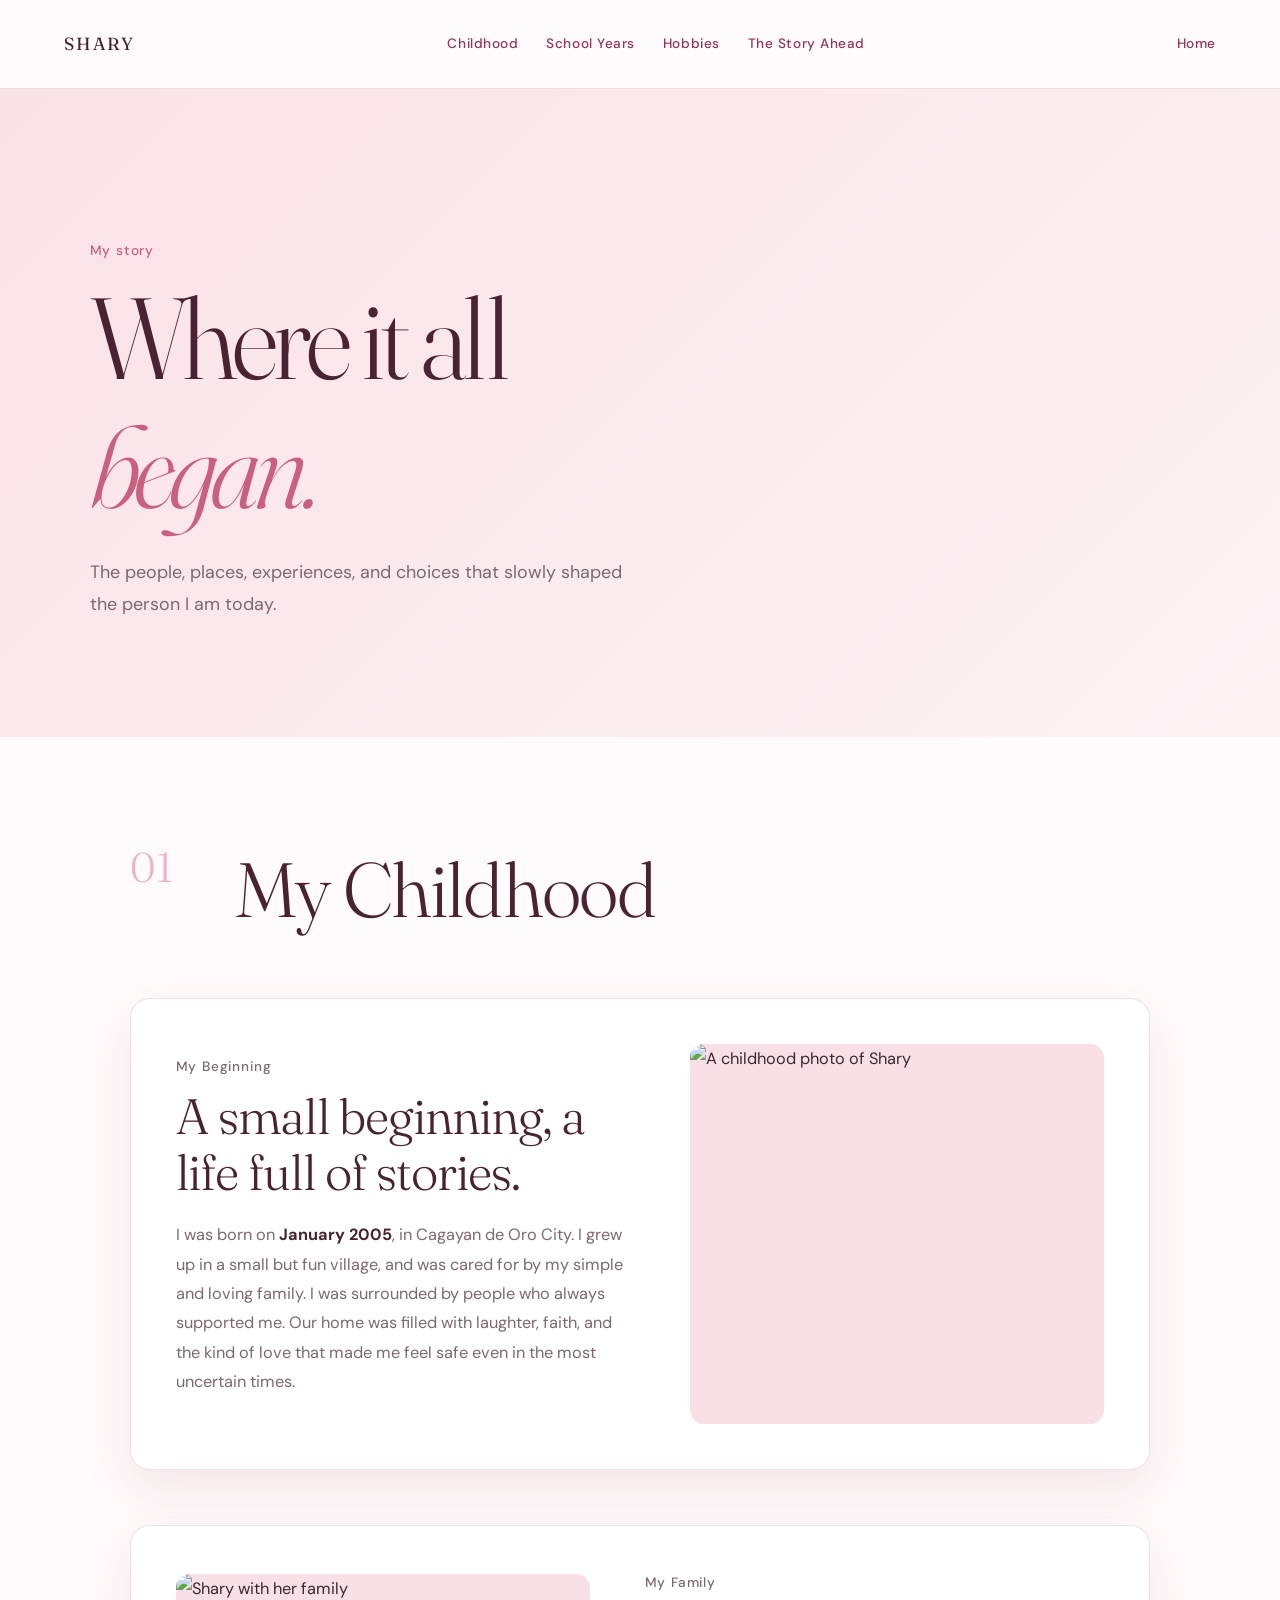
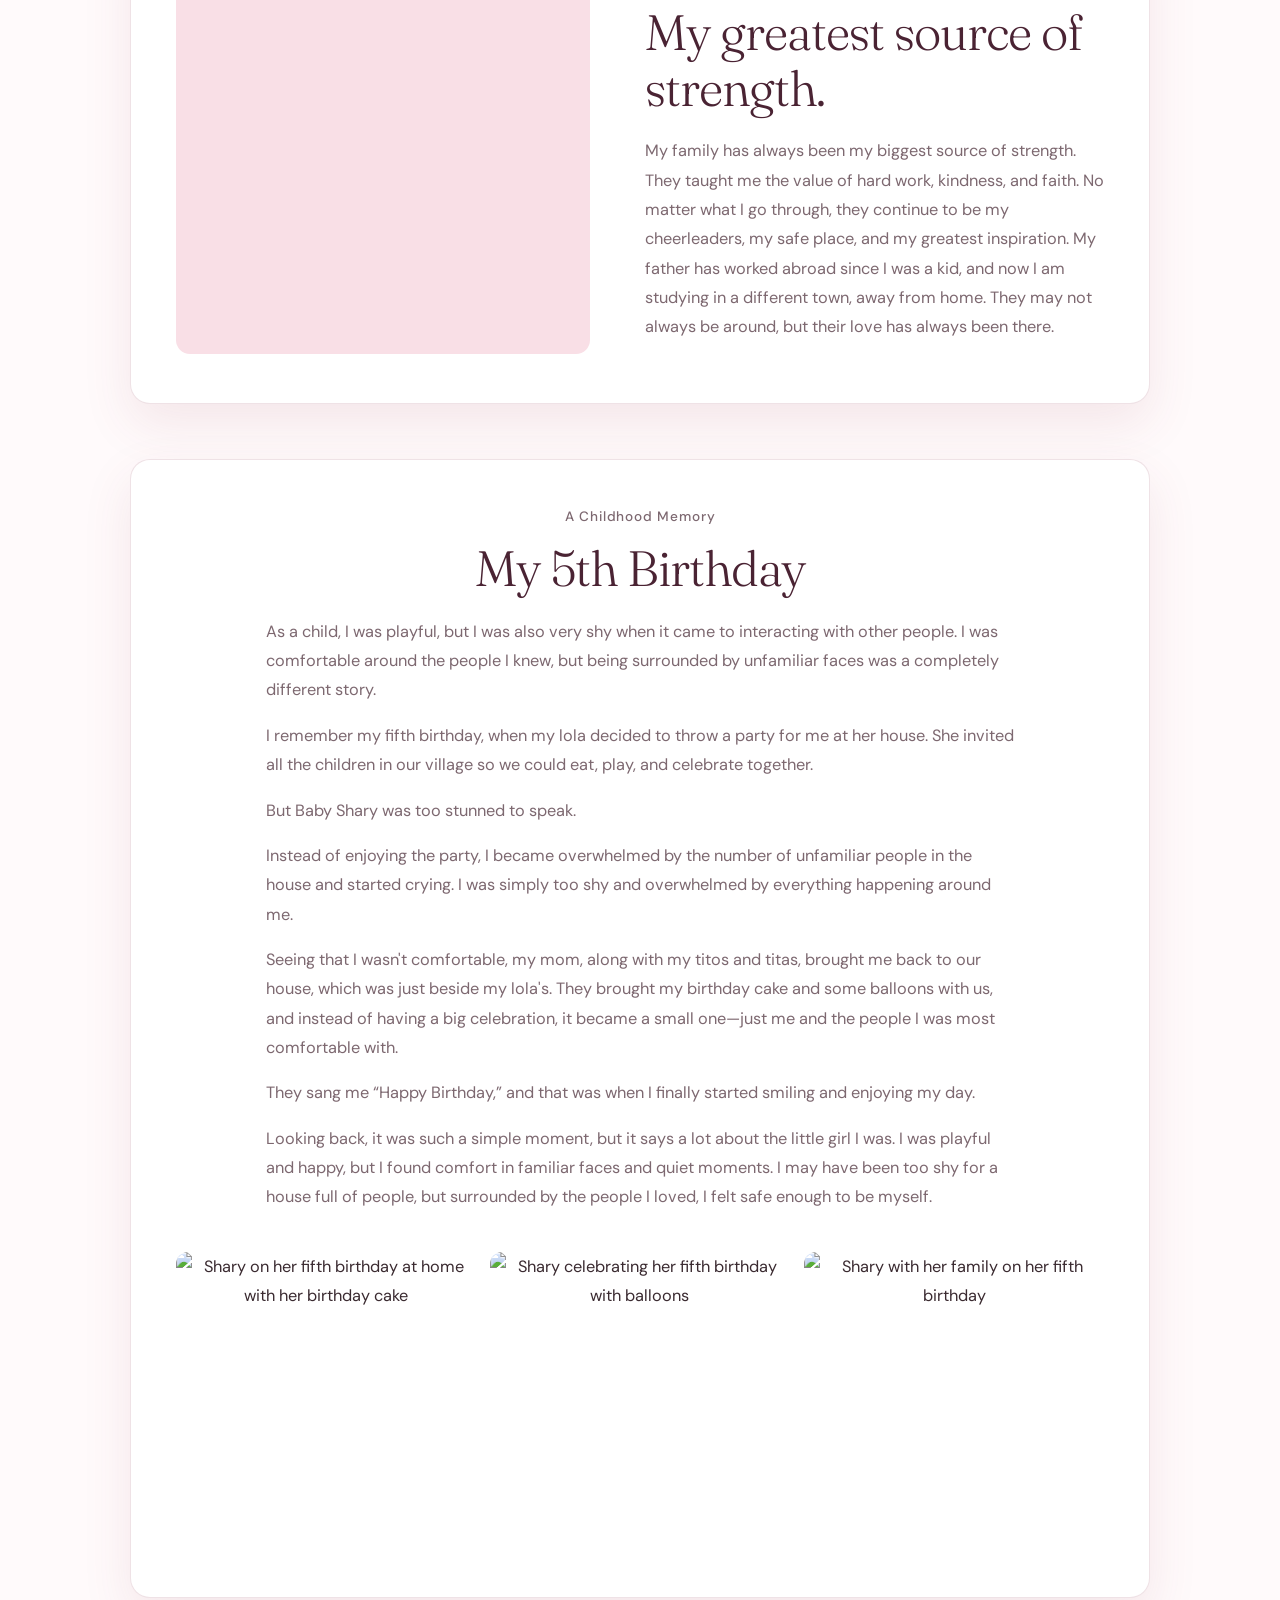
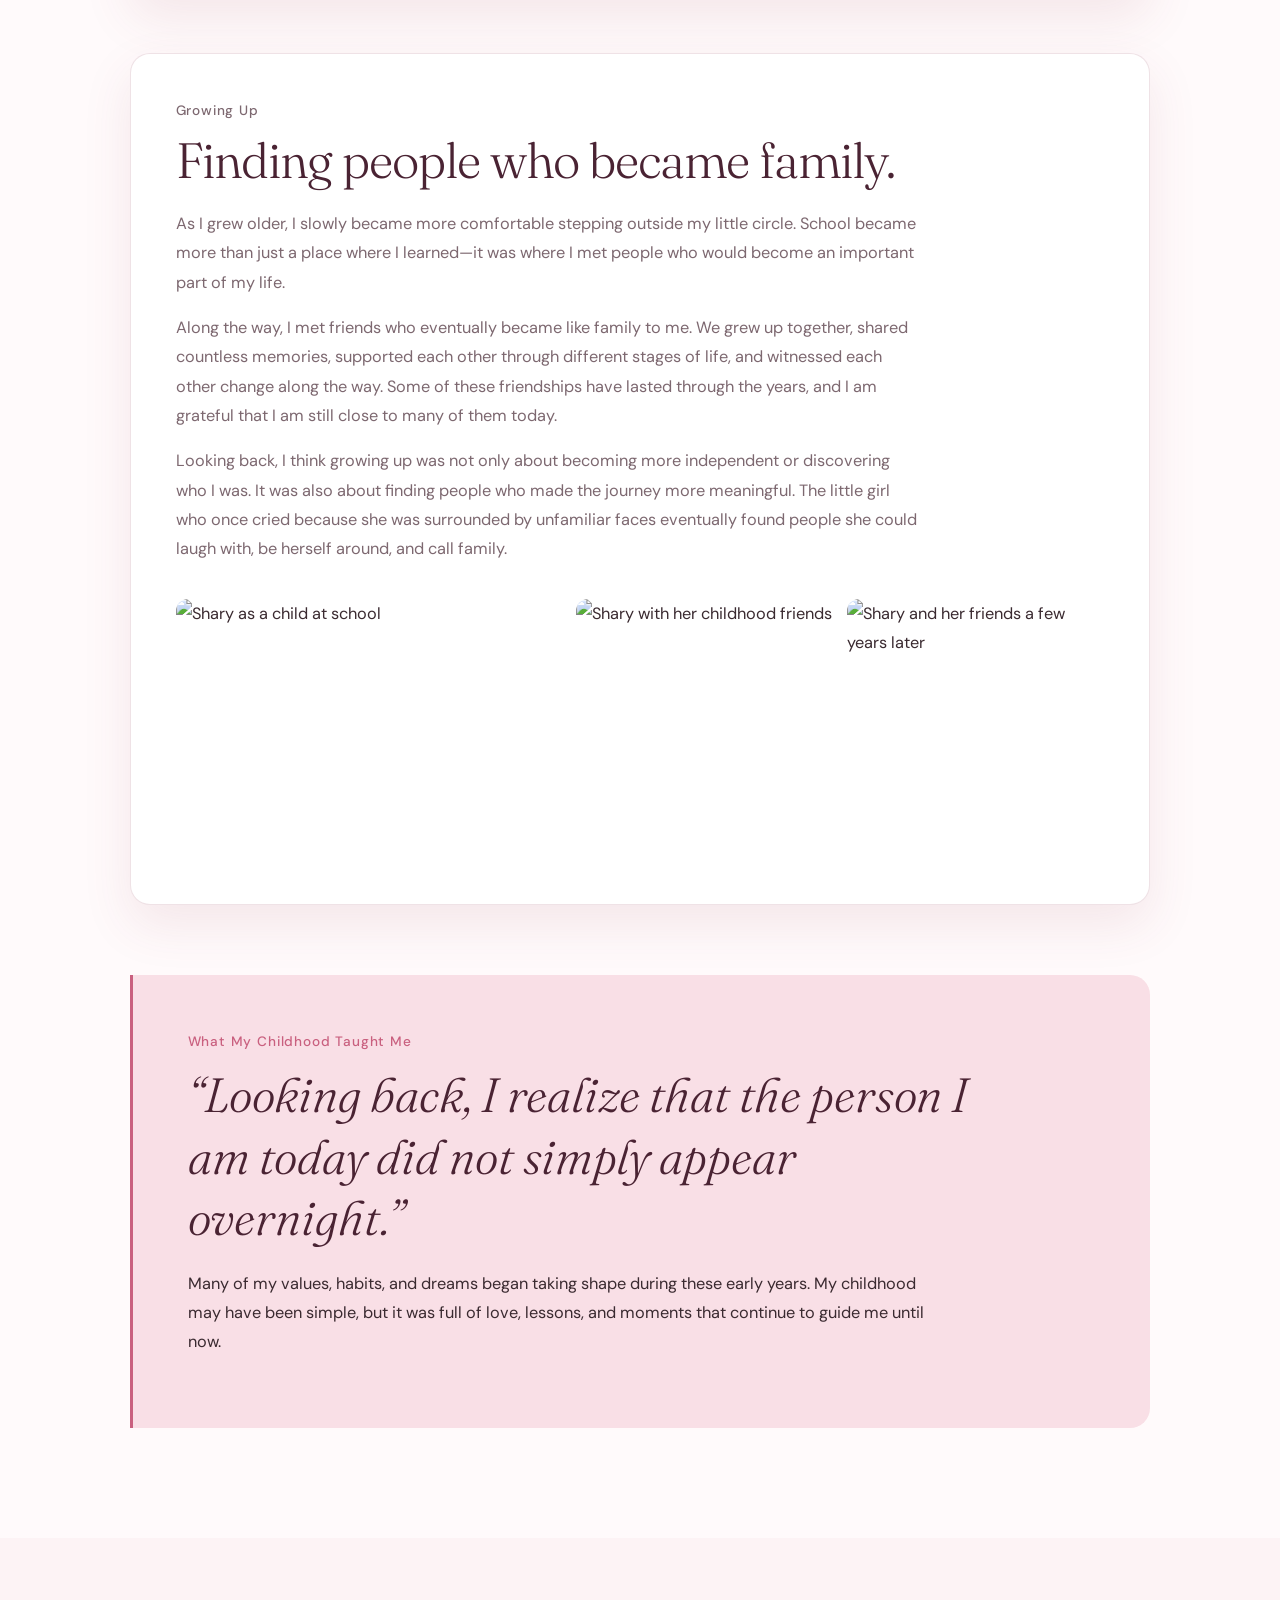
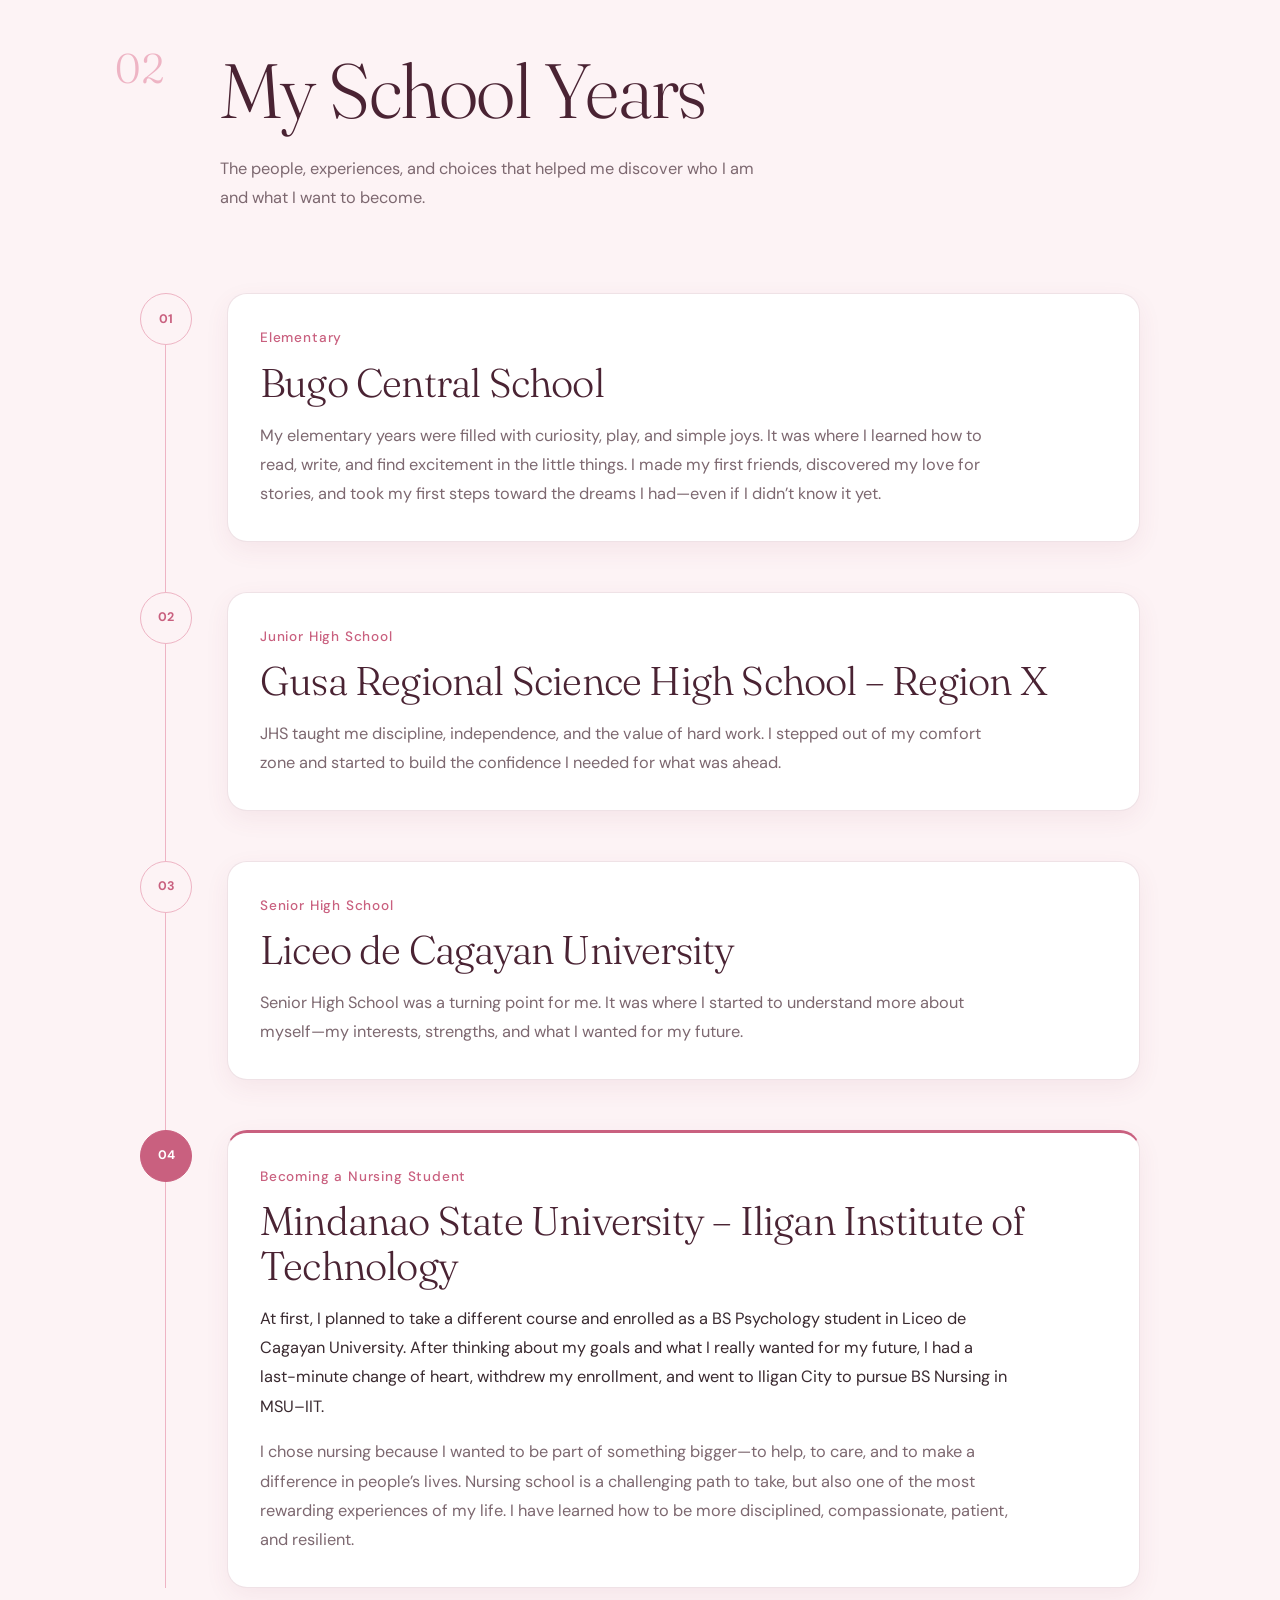
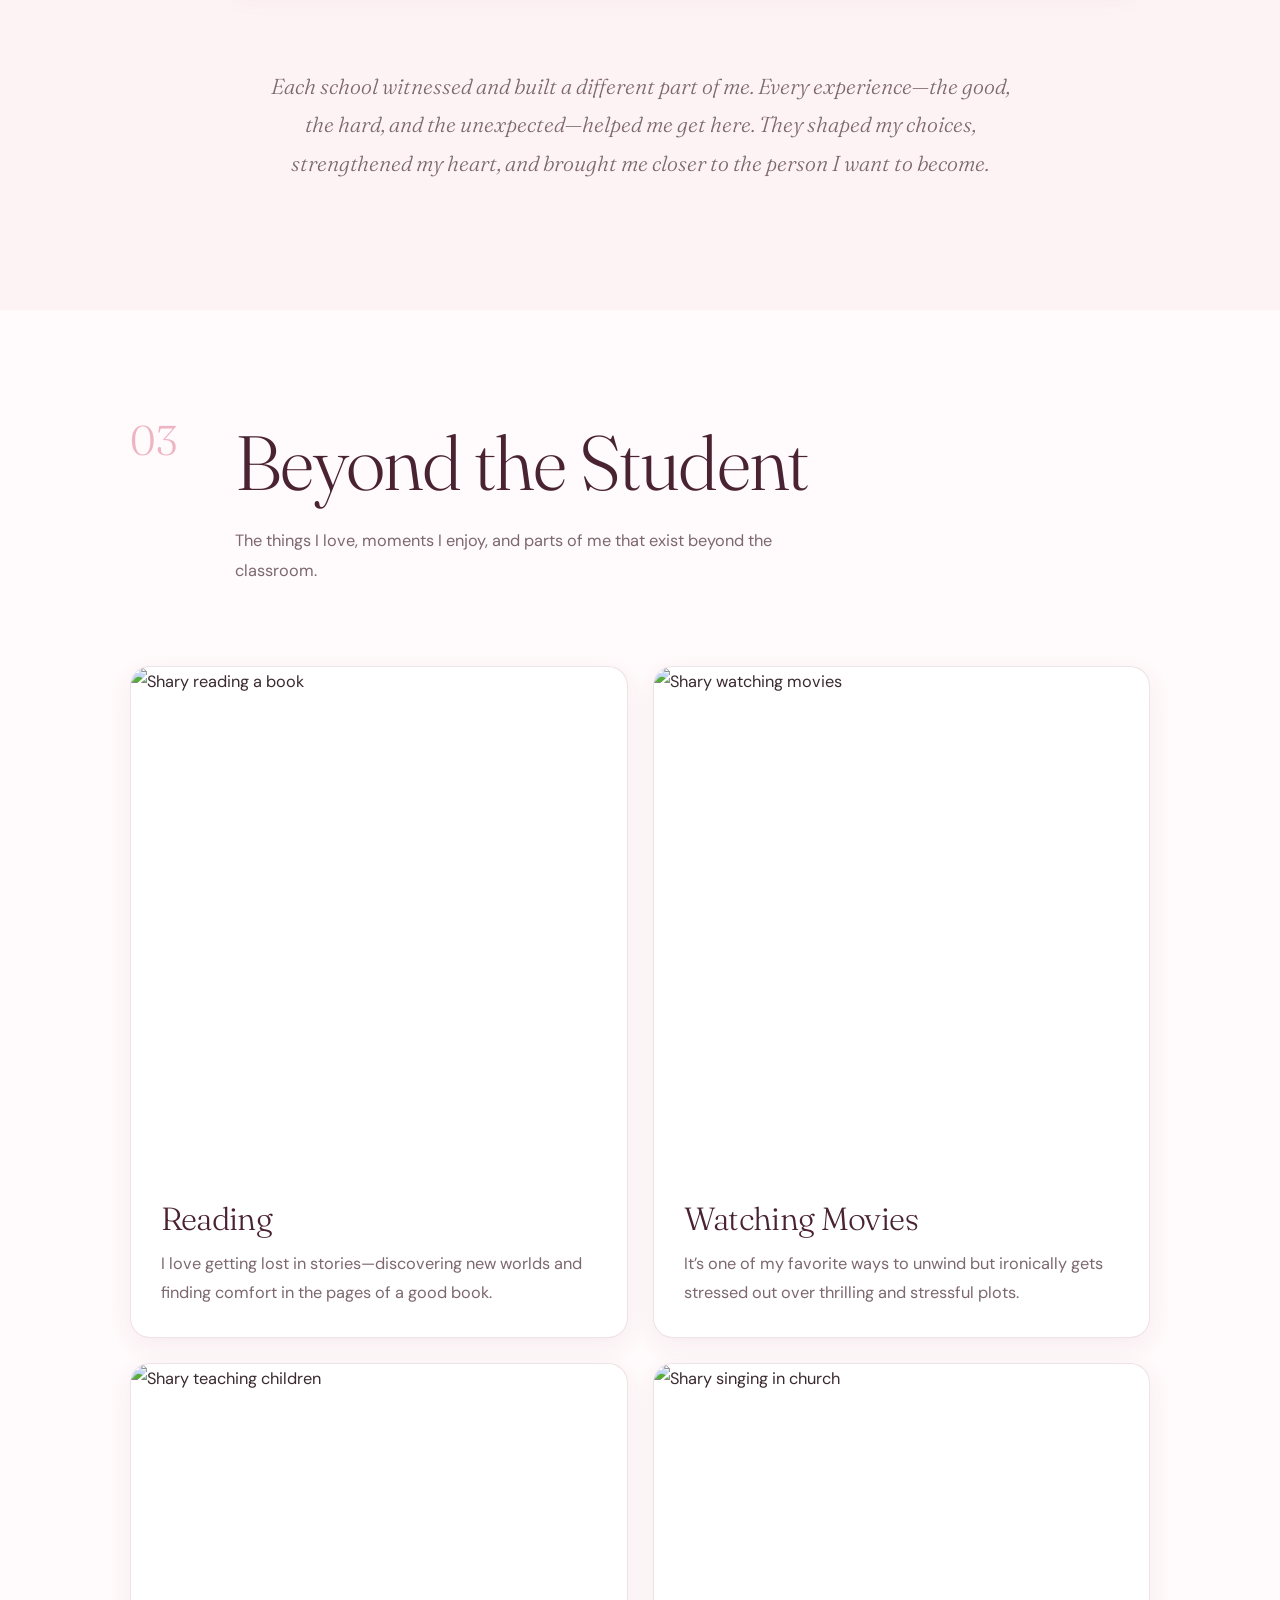
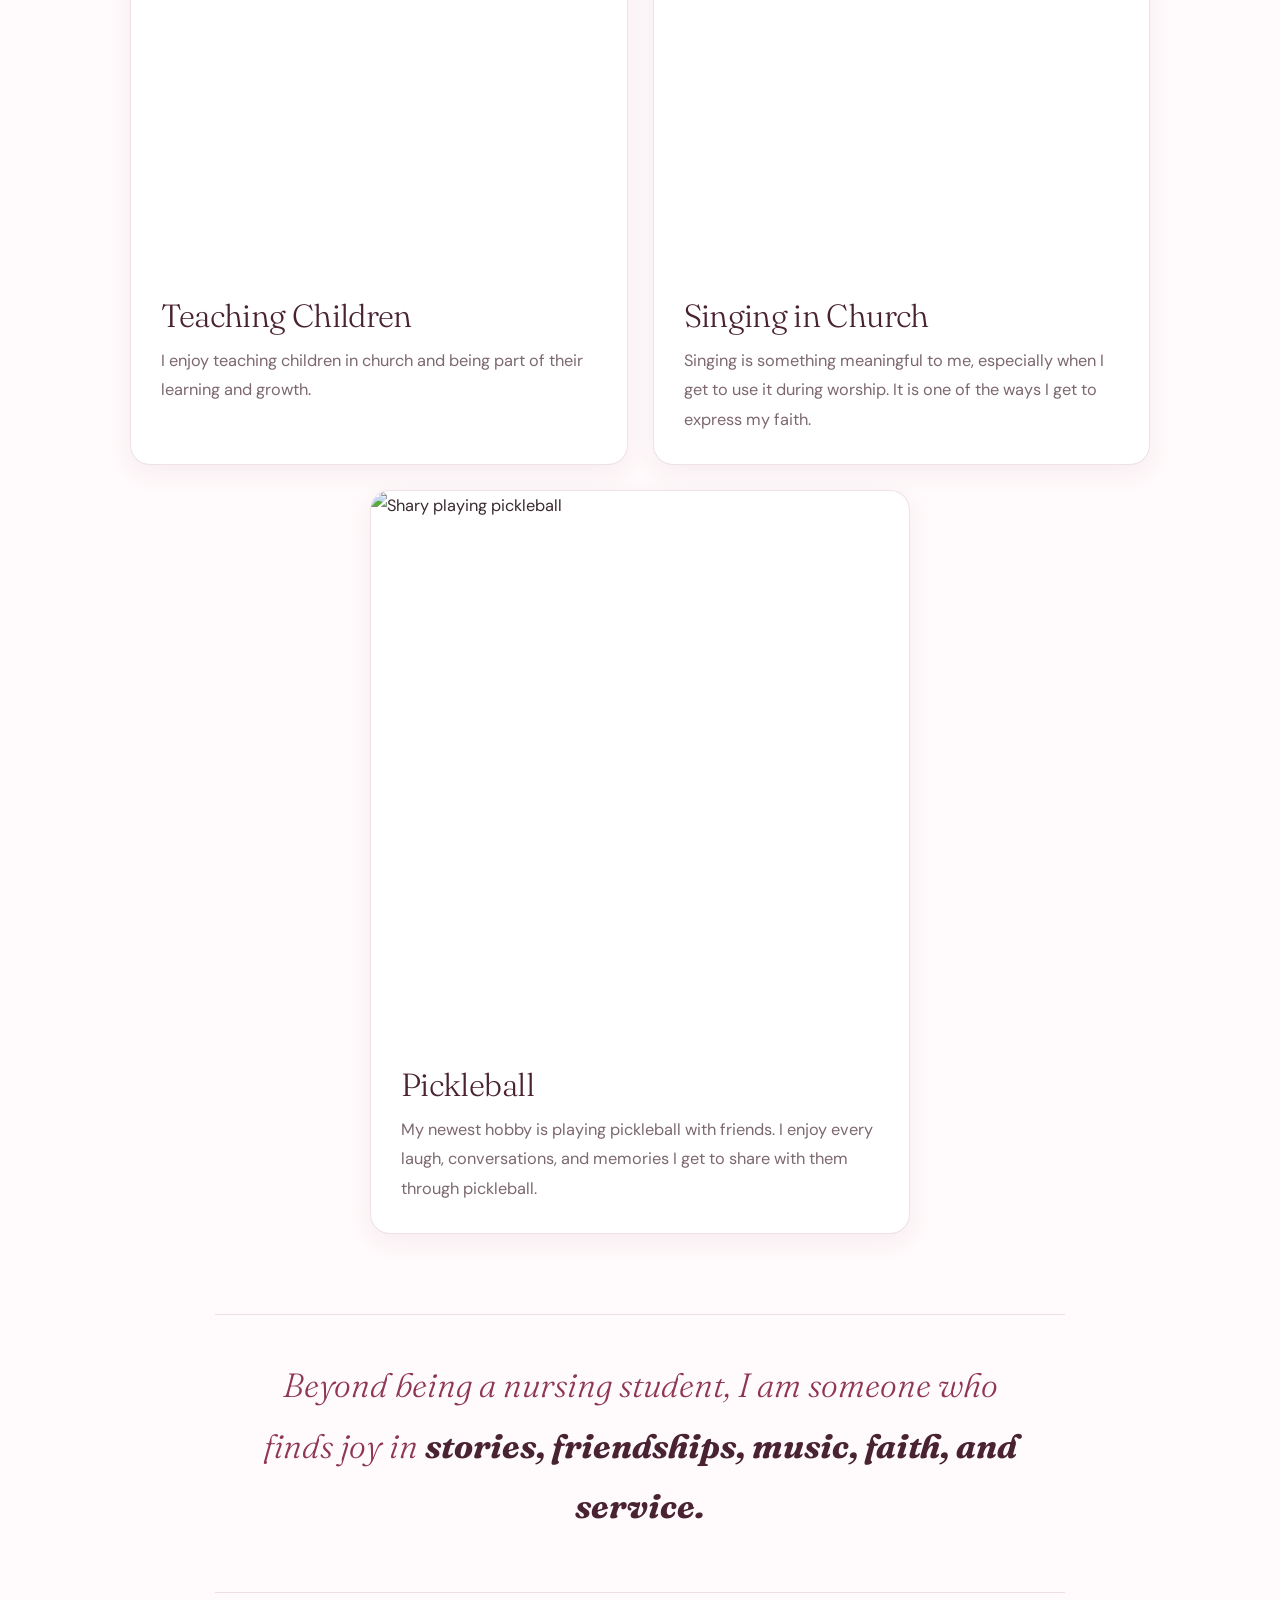
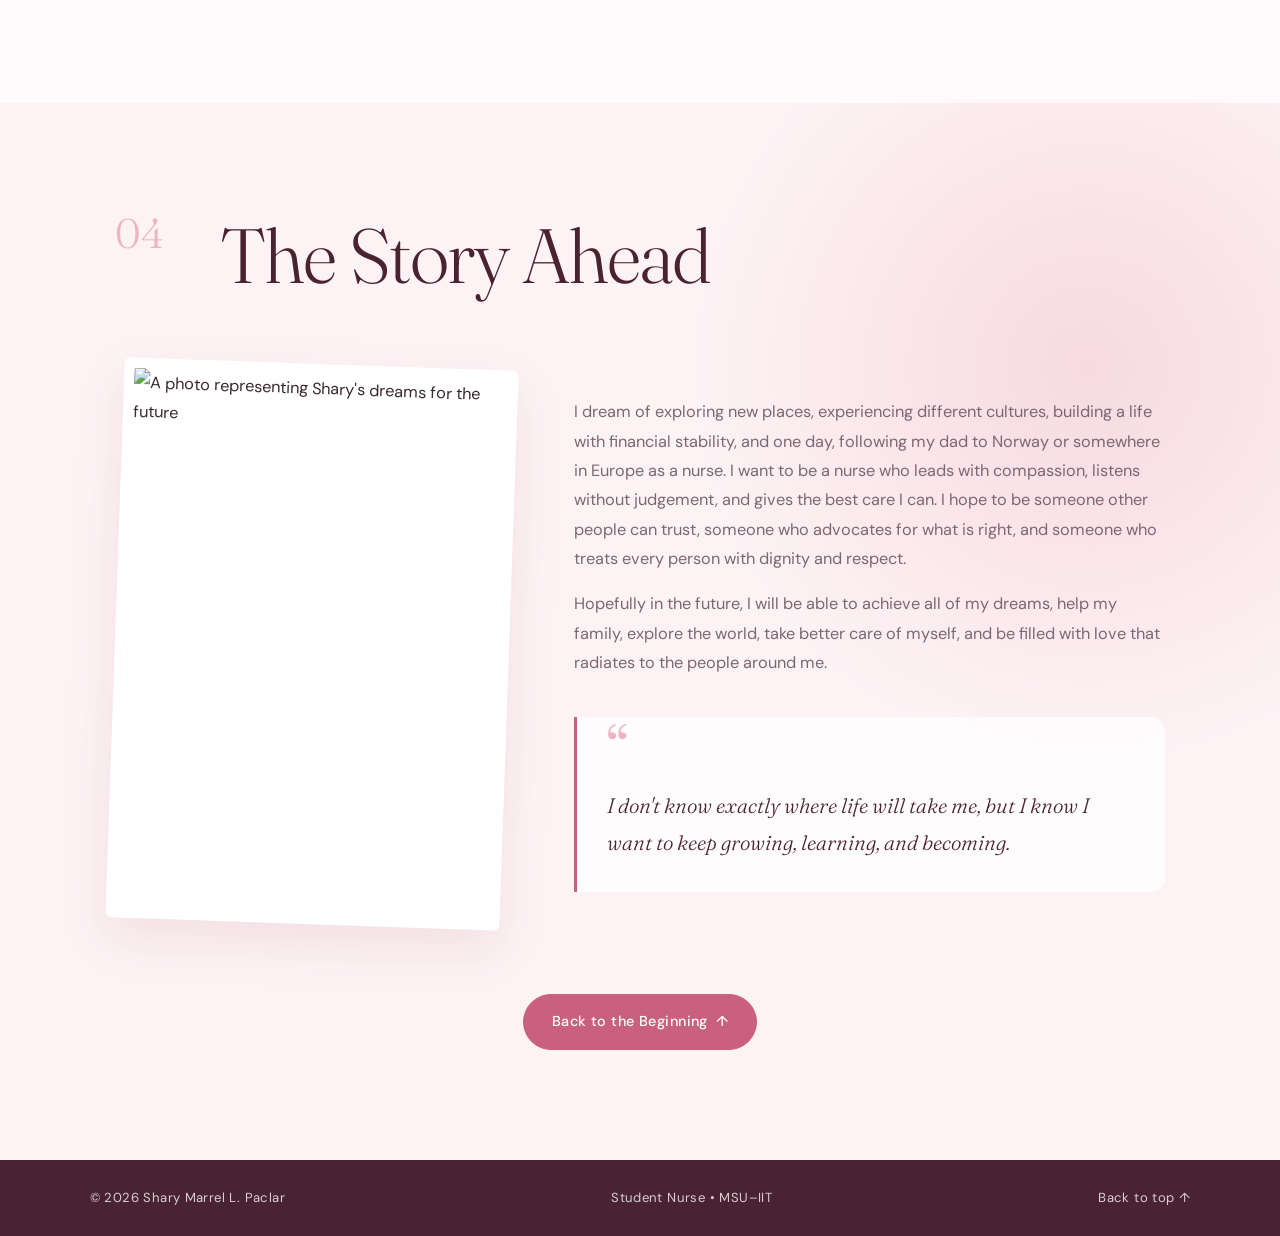
==== story.html @ 754f3dc6 "Add files via upload" ====
<!DOCTYPE html>
<html lang="en">
<head>
    <meta charset="UTF-8">
    <meta name="viewport" content="width=device-width, initial-scale=1.0">
    <meta name="description" content="The life story, school years, hobbies, and dreams of Shary Marrel L. Paclar.">
    <title>My Story | Shary Marrel Paclar</title>
    <link rel="stylesheet" href="style.css">
    <meta name="theme-color" content="#c9607f">
    <meta property="og:type" content="website">
    <meta property="og:title" content="My Story | Shary Marrel Paclar">
    <meta property="og:description" content="The life story, school years, hobbies, and dreams of Shary Marrel L. Paclar.">
    <link rel="icon" href="data:image/svg+xml,%3Csvg xmlns='http://www.w3.org/2000/svg' viewBox='0 0 100 100'%3E%3Ctext y='.9em' font-size='90'%3E%F0%9F%8C%B8%3C/text%3E%3C/svg%3E">
</head>

<body class="story-page" id="top">

    <a class="skip-link" href="#main">Skip to content</a>

    <header class="site-header story-header">
        <nav class="navbar" aria-label="Story navigation">
            <a class="brand" href="index.html">SHARY</a>

            <div class="nav-links">
                <a href="#childhood">Childhood</a>
                <a href="#school">School Years</a>
                <a href="#beyond">Hobbies</a>
                <a href="#future">The Story Ahead</a>
            </div>

            <a class="home-link" href="index.html">Home</a>
        </nav>
    </header>

    <main id="main">

        <section class="story-intro">
            <p class="eyebrow">My story</p>
            <h1>Where it all<br><em>began.</em></h1>
            <p class="story-lead">
                The people, places, experiences, and choices that slowly shaped
                the person I am today.
            </p>
        </section>

        <section class="story-section" id="childhood">
            <div class="section-heading">
                <p class="section-number" aria-hidden="true">01</p>
                <div>
                    <h2>My Childhood</h2>
                </div>
            </div>

            <article class="story-card split-card">
                <div class="story-text">
                    <p class="small-label">My Beginning</p>
                    <h3>A small beginning, a life full of stories.</h3>
                    <p>
                        I was born on <strong>January 2005</strong>, in
                        Cagayan de Oro City. I grew up in a small but fun village,
                        and was cared for by my simple and loving family. I was
                        surrounded by people who always supported me. Our home was
                        filled with laughter, faith, and the kind of love that made
                        me feel safe even in the most uncertain times.
                    </p>
                </div>

                <div class="image-frame">
                    <img loading="lazy" decoding="async" src="images/childhood.jpg" alt="A childhood photo of Shary">
                </div>
            </article>

            <article class="story-card split-card reverse">
                <div class="image-frame">
                    <img loading="lazy" decoding="async" src="images/family.jpg" alt="Shary with her family">
                </div>

                <div class="story-text">
                    <p class="small-label">My Family</p>
                    <h3>My greatest source of strength.</h3>
                    <p>
                        My family has always been my biggest source of strength.
                        They taught me the value of hard work, kindness, and faith.
                        No matter what I go through, they continue to be my
                        cheerleaders, my safe place, and my greatest inspiration.
                        My father has worked abroad since I was a kid, and now I am
                        studying in a different town, away from home. They may not
                        always be around, but their love has always been there.
                    </p>
                </div>
            </article>

            <article class="story-card birthday-card">
                <div class="story-text centered-text">
                    <p class="small-label">A Childhood Memory</p>
                    <h3>My 5th Birthday</h3>
                    <p>
                        As a child, I was playful, but I was also very shy when it
                        came to interacting with other people. I was comfortable
                        around the people I knew, but being surrounded by unfamiliar
                        faces was a completely different story.
                    </p>

                    <p>
                        I remember my fifth birthday, when my lola decided to throw
                        a party for me at her house. She invited all the children in
                        our village so we could eat, play, and celebrate together.
                    </p>

                    <p>
                        But Baby Shary was too stunned to speak.
                    </p>

                    <p>
                        Instead of enjoying the party, I became overwhelmed by the
                        number of unfamiliar people in the house and started crying.
                        I was simply too shy and overwhelmed by everything happening
                        around me.
                    </p>

                    <p>
                        Seeing that I wasn't comfortable, my mom, along with my titos
                        and titas, brought me back to our house, which was just beside
                        my lola's. They brought my birthday cake and some balloons
                        with us, and instead of having a big celebration, it became a
                        small one—just me and the people I was most comfortable with.
                    </p>

                    <p>
                        They sang me “Happy Birthday,” and that was when I finally
                        started smiling and enjoying my day.
                    </p>

                    <p>
                        Looking back, it was such a simple moment, but it says a lot
                        about the little girl I was. I was playful and happy, but I
                        found comfort in familiar faces and quiet moments. I may have
                        been too shy for a house full of people, but surrounded by
                        the people I loved, I felt safe enough to be myself.
                    </p>
                </div>

                <div class="photo-grid three-photos">
                    <img loading="lazy" decoding="async" src="images/birthday-1.jpg" alt="Shary on her fifth birthday at home with her birthday cake">
                    <img loading="lazy" decoding="async" src="images/birthday-2.jpg" alt="Shary celebrating her fifth birthday with balloons">
                    <img loading="lazy" decoding="async" src="images/birthday-3.jpg" alt="Shary with her family on her fifth birthday">
                </div>
            </article>

            <article class="story-card">
                <div class="story-text">
                    <p class="small-label">Growing Up</p>
                    <h3>Finding people who became family.</h3>
                    <p>
                        As I grew older, I slowly became more comfortable stepping
                        outside my little circle. School became more than just a place
                        where I learned—it was where I met people who would become an
                        important part of my life.
                    </p>

                    <p>
                        Along the way, I met friends who eventually became like family
                        to me. We grew up together, shared countless memories, supported
                        each other through different stages of life, and witnessed each
                        other change along the way. Some of these friendships have
                        lasted through the years, and I am grateful that I am still
                        close to many of them today.
                    </p>

                    <p>
                        Looking back, I think growing up was not only about becoming
                        more independent or discovering who I was. It was also about
                        finding people who made the journey more meaningful. The little
                        girl who once cried because she was surrounded by unfamiliar
                        faces eventually found people she could laugh with, be herself
                        around, and call family.
                    </p>
                </div>

                <div class="photo-grid growing-up-grid">
                    <img loading="lazy" decoding="async" src="images/growing-up-1.jpg" alt="Shary as a child at school">
                    <img loading="lazy" decoding="async" src="images/growing-up-2.jpg" alt="Shary with her childhood friends">
                    <img loading="lazy" decoding="async" src="images/growing-up-3.jpg" alt="Shary and her friends a few years later">
                </div>
            </article>

            <article class="reflection-card">
                <p class="small-label">What My Childhood Taught Me</p>
                <blockquote>
                    “Looking back, I realize that the person I am today did not
                    simply appear overnight.”
                </blockquote>
                <p>
                    Many of my values, habits, and dreams began taking shape during
                    these early years. My childhood may have been simple, but it was
                    full of love, lessons, and moments that continue to guide me until now.
                </p>
            </article>
        </section>

        <section class="story-section alternate-section" id="school">
            <div class="section-heading">
                <p class="section-number" aria-hidden="true">02</p>
                <div>
                    <h2>My School Years</h2>
                    <p class="section-subtitle">
                        The people, experiences, and choices that helped me discover
                        who I am and what I want to become.
                    </p>
                </div>
            </div>

            <div class="timeline">

                <article class="timeline-item">
                    <div class="timeline-marker">01</div>
                    <div class="timeline-content">
                        <p class="small-label">Elementary</p>
                        <h3>Bugo Central School</h3>
                        <p>
                            My elementary years were filled with curiosity, play,
                            and simple joys. It was where I learned how to read,
                            write, and find excitement in the little things. I made
                            my first friends, discovered my love for stories, and took
                            my first steps toward the dreams I had—even if I didn’t
                            know it yet.
                        </p>
                    </div>
                </article>

                <article class="timeline-item">
                    <div class="timeline-marker">02</div>
                    <div class="timeline-content">
                        <p class="small-label">Junior High School</p>
                        <h3>Gusa Regional Science High School – Region X</h3>
                        <p>
                            JHS taught me discipline, independence, and the value of
                            hard work. I stepped out of my comfort zone and started
                            to build the confidence I needed for what was ahead.
                        </p>
                    </div>
                </article>

                <article class="timeline-item">
                    <div class="timeline-marker">03</div>
                    <div class="timeline-content">
                        <p class="small-label">Senior High School</p>
                        <h3>Liceo de Cagayan University</h3>
                        <p>
                            Senior High School was a turning point for me. It was
                            where I started to understand more about myself—my
                            interests, strengths, and what I wanted for my future.
                        </p>
                    </div>
                </article>

                <article class="timeline-item featured-timeline">
                    <div class="timeline-marker">04</div>
                    <div class="timeline-content">
                        <p class="small-label">Becoming a Nursing Student</p>
                        <h3>Mindanao State University – Iligan Institute of Technology</h3>
                        <p>
                            At first, I planned to take a different course and enrolled
                            as a BS Psychology student in Liceo de Cagayan University.
                            After thinking about my goals and what I really wanted for
                            my future, I had a last-minute change of heart, withdrew my
                            enrollment, and went to Iligan City to pursue BS Nursing
                            in MSU–IIT.
                        </p>

                        <p>
                            I chose nursing because I wanted to be part of something
                            bigger—to help, to care, and to make a difference in
                            people’s lives. Nursing school is a challenging path to
                            take, but also one of the most rewarding experiences of
                            my life. I have learned how to be more disciplined,
                            compassionate, patient, and resilient.
                        </p>
                    </div>
                </article>

            </div>

            <div class="closing-note">
                <p>
                    Each school witnessed and built a different part of me. Every
                    experience—the good, the hard, and the unexpected—helped me get
                    here. They shaped my choices, strengthened my heart, and brought
                    me closer to the person I want to become.
                </p>
            </div>
        </section>


        <section class="story-section" id="beyond">
            <div class="section-heading">
                <p class="section-number" aria-hidden="true">03</p>
                <div>
                    <h2>Beyond the Student</h2>
                    <p class="section-subtitle">
                        The things I love, moments I enjoy, and parts of me that
                        exist beyond the classroom.
                    </p>
                </div>
            </div>

            <div class="hobby-grid">

                <article class="hobby-card">
                    <div class="hobby-image">
                        <img loading="lazy" decoding="async" src="images/reading.jpg" alt="Shary reading a book">
                    </div>
                    <div class="hobby-content">
                        <h3>Reading</h3>
                        <p>
                            I love getting lost in stories—discovering new worlds
                            and finding comfort in the pages of a good book.
                        </p>
                    </div>
                </article>

                <article class="hobby-card">
                    <div class="hobby-image">
                        <img loading="lazy" decoding="async" src="images/movies.jpg" alt="Shary watching movies">
                    </div>
                    <div class="hobby-content">
                        <h3>Watching Movies</h3>
                        <p>
                            It’s one of my favorite ways to unwind but ironically
                            gets stressed out over thrilling and stressful plots.
                        </p>
                    </div>
                </article>

                <article class="hobby-card">
                    <div class="hobby-image">
                        <img loading="lazy" decoding="async" src="images/teaching.jpg" alt="Shary teaching children">
                    </div>
                    <div class="hobby-content">
                        <h3>Teaching Children</h3>
                        <p>
                            I enjoy teaching children in church and being part of
                            their learning and growth.
                        </p>
                    </div>
                </article>

                <article class="hobby-card">
                    <div class="hobby-image">
                        <img loading="lazy" decoding="async" src="images/singing.jpg" alt="Shary singing in church">
                    </div>
                    <div class="hobby-content">
                        <h3>Singing in Church</h3>
                        <p>
                            Singing is something meaningful to me, especially when
                            I get to use it during worship. It is one of the ways
                            I get to express my faith.
                        </p>
                    </div>
                </article>

                <article class="hobby-card">
                    <div class="hobby-image">
                        <img loading="lazy" decoding="async" src="images/pickleball.jpg" alt="Shary playing pickleball">
                    </div>
                    <div class="hobby-content">
                        <h3>Pickleball</h3>
                        <p>
                            My newest hobby is playing pickleball with friends.
                            I enjoy every laugh, conversations, and memories
                            I get to share with them through pickleball.
                        </p>
                    </div>
                </article>

            </div>

            <div class="beyond-statement">
                <p>
                    Beyond being a nursing student, I am someone who finds joy in
                    <strong>stories, friendships, music, faith, and service.</strong>
                </p>
            </div>
        </section>

        <section class="story-section future-section" id="future">
            <div class="section-heading">
                <p class="section-number" aria-hidden="true">04</p>
                <div>
                    <h2>The Story Ahead</h2>
                </div>
            </div>

            <div class="future-layout">
                <div class="future-image">
                    <img loading="lazy" decoding="async" src="images/future.jpg" alt="A photo representing Shary's dreams for the future">
                </div>

                <div class="future-text">
                    <p>
                        I dream of exploring new places, experiencing different
                        cultures, building a life with financial stability, and one
                        day, following my dad to Norway or somewhere in Europe as a nurse.
                        I want to be a nurse who leads with compassion, listens without
                        judgement, and gives the best care I can. I hope to be someone
                        other people can trust, someone who advocates for what is right,
                        and someone who treats every person with dignity and respect.
                    </p>

                    <p>
                        Hopefully in the future, I will be able to achieve all of my
                        dreams, help my family, explore the world, take better care of
                        myself, and be filled with love that radiates to the people
                        around me.
                    </p>

                    <div class="final-quote">
                        <span>“</span>
                        <p>
                            I don't know exactly where life will take me,
                            but I know I want to keep growing, learning,
                            and becoming.
                        </p>
                    </div>
                </div>
            </div>

            <div class="back-home">
                <a href="index.html" class="button">Back to the Beginning <span>↑</span></a>
            </div>
        </section>

    </main>

    <footer class="site-footer">
        <p>© 2026 Shary Marrel L. Paclar</p>
        <p>Student Nurse • MSU–IIT</p>
        <a href="#top">Back to top ↑</a>
    </footer>

</body>
</html>
---- style.css ----
/* =========================================================
   SHARY MARREL PACLAR — MY FIRST WEBSITE
   Shared stylesheet for index.html and story.html
   Theme: soft pinks · clean layout · Fraunces + DM Sans
   ========================================================= */

@import url("https://fonts.googleapis.com/css2?family=DM+Sans:wght@400;500;700&family=Fraunces:ital,opsz,wght@0,9..144,300;0,9..144,400;1,9..144,300;1,9..144,400&display=swap");

/* ---------- Base ---------- */

:root {
    --blush: #fdf3f5;
    --blush-light: #fffafb;
    --pink-soft: #f9dfe6;
    --pink: #eeb4c4;
    --rose: #c9607f;
    --rose-dark: #8f3653;
    --berry: #4a2333;
    --white: #ffffff;
    --ink: #3a2a30;
    --muted: #7d6870;
    --line: rgba(143, 54, 83, 0.14);
    --shadow: 0 20px 50px rgba(143, 54, 83, 0.10);
    --shadow-soft: 0 8px 24px rgba(143, 54, 83, 0.07);
    --radius: 20px;
    --serif: "Fraunces", Georgia, serif;
    --sans: "DM Sans", Arial, Helvetica, sans-serif;

    /* kept so older references still work */
    --cream: var(--blush);
    --cream-light: var(--blush-light);
    --sage: var(--pink);
    --sage-light: var(--pink-soft);
    --green: var(--rose-dark);
    --green-dark: var(--berry);
    --brown: var(--rose);
    --brown-light: var(--pink);
}

* {
    box-sizing: border-box;
    margin: 0;
    padding: 0;
}

html {
    scroll-behavior: smooth;
}

body {
    background: var(--blush-light);
    color: var(--ink);
    font-family: var(--sans);
    font-size: 1.02rem;
    line-height: 1.8;
    -webkit-font-smoothing: antialiased;
}

img {
    display: block;
    width: 100%;
    object-fit: cover;
}

a {
    color: inherit;
    text-decoration: none;
}

p {
    margin-bottom: 1rem;
    max-width: 68ch;
}

strong {
    color: var(--berry);
    font-weight: 700;
}

::selection {
    background: var(--pink);
    color: var(--berry);
}

:focus-visible {
    outline: 2px solid var(--rose);
    outline-offset: 3px;
}

/* ---------- Header / Navigation ---------- */

.site-header {
    position: absolute;
    top: 0;
    left: 0;
    z-index: 10;
    width: 100%;
    padding: 28px 5%;
}

.story-header {
    position: sticky;
    background: rgba(255, 250, 251, 0.9);
    border-bottom: 1px solid var(--line);
    backdrop-filter: blur(12px);
}

.navbar {
    max-width: 1200px;
    margin: 0 auto;
    display: flex;
    align-items: center;
    justify-content: space-between;
    gap: 30px;
}

.brand {
    color: var(--berry);
    font-family: var(--serif);
    font-size: 1.1rem;
    font-weight: 400;
    letter-spacing: 0.12em;
}

.nav-link,
.home-link,
.nav-links a {
    color: var(--rose-dark);
    font-size: 0.85rem;
    font-weight: 500;
    letter-spacing: 0.04em;
    transition: color 0.25s ease;
}

.nav-link span,
.button span {
    display: inline-block;
    margin-left: 8px;
    transition: transform 0.25s ease;
}

.nav-link:hover,
.home-link:hover,
.nav-links a:hover {
    color: var(--rose);
}

.nav-link:hover span,
.button:hover span {
    transform: translateX(4px);
}

.nav-links {
    display: flex;
    align-items: center;
    gap: 28px;
}

/* ---------- Shared Typography ---------- */

.eyebrow,
.small-label {
    margin-bottom: 10px;
    color: var(--rose);
    font-size: 0.85rem;
    font-weight: 500;
    letter-spacing: 0.06em;
}

h1,
h2,
h3 {
    color: var(--berry);
    font-family: var(--serif);
    font-weight: 300;
    line-height: 1.12;
    letter-spacing: -0.02em;
}

h1 em,
h2 em {
    color: var(--rose);
    font-style: italic;
    font-weight: 300;
}

/* ---------- Buttons ---------- */

.button {
    display: inline-flex;
    align-items: center;
    justify-content: center;
    padding: 14px 28px;
    border: 1px solid var(--rose);
    border-radius: 999px;
    background: var(--rose);
    color: var(--white);
    font-size: 0.9rem;
    font-weight: 500;
    letter-spacing: 0.03em;
    transition: background 0.25s ease, transform 0.25s ease, box-shadow 0.25s ease;
}

.button:hover {
    background: var(--rose-dark);
    border-color: var(--rose-dark);
    transform: translateY(-2px);
    box-shadow: 0 10px 24px rgba(143, 54, 83, 0.22);
}

/* ---------- Home Page ---------- */

.hero {
    min-height: 100vh;
    position: relative;
    display: flex;
    align-items: center;
    justify-content: center;
    padding: 130px 7% 80px;
    overflow: hidden;
    background:
        radial-gradient(circle at 10% 15%, rgba(238, 180, 196, 0.45), transparent 32%),
        radial-gradient(circle at 90% 85%, rgba(249, 223, 230, 0.9), transparent 35%),
        var(--blush);
}

.hero-content {
    width: min(820px, 100%);
    text-align: center;
    display: flex;
    flex-direction: column;
    align-items: center;
}

.hero h1 {
    margin-bottom: 30px;
    font-size: clamp(3.6rem, 9vw, 7rem);
    letter-spacing: -0.045em;
}

.hero-image-wrap {
    width: min(320px, 70vw);
    aspect-ratio: 4 / 5;
    padding: 10px;
    margin-bottom: 30px;
    background: var(--white);
    border-radius: 6px;
    box-shadow: var(--shadow);
    transform: rotate(-2deg);
}

.hero-image {
    height: 100%;
    border-radius: 2px;
}

.intro-card {
    max-width: 640px;
    margin-bottom: 28px;
    padding: 10px 20px;
    color: var(--muted);
    font-size: 1.05rem;
}

.intro-card p {
    margin: 0 auto;
}

.hero-side-note {
    position: absolute;
    right: 4%;
    bottom: 10%;
    display: flex;
    align-items: center;
    gap: 10px;
    color: var(--rose);
    font-size: 0.8rem;
    font-weight: 500;
    letter-spacing: 0.1em;
    writing-mode: vertical-rl;
}

.vertical-line {
    width: 1px;
    height: 55px;
    background: var(--pink);
}

.site-footer {
    display: flex;
    justify-content: space-between;
    gap: 20px;
    padding: 26px 7%;
    background: var(--berry);
    color: rgba(255, 255, 255, 0.78);
    font-size: 0.82rem;
    letter-spacing: 0.03em;
}

.site-footer p {
    margin: 0;
    max-width: none;
}

/* ---------- Story Intro ---------- */

.story-intro {
    min-height: 65vh;
    padding: 150px 7% 100px;
    display: flex;
    flex-direction: column;
    justify-content: center;
    background:
        linear-gradient(135deg, rgba(249, 223, 230, 0.9), rgba(253, 243, 245, 0.95)),
        var(--blush);
}

.story-intro h1 {
    max-width: 900px;
    font-size: clamp(3.6rem, 9vw, 7.5rem);
    letter-spacing: -0.045em;
}

.story-lead {
    max-width: 560px;
    margin-top: 25px;
    color: var(--muted);
    font-size: 1.12rem;
}

/* ---------- Story Sections ---------- */

.story-section {
    max-width: 1200px;
    margin: 0 auto;
    padding: 110px 7%;
}

.alternate-section {
    max-width: none;
    background: var(--blush);
}

.section-heading {
    max-width: 1050px;
    margin: 0 auto 65px;
    display: grid;
    grid-template-columns: 80px 1fr;
    gap: 25px;
    align-items: start;
}

.section-number {
    color: var(--pink);
    font-family: var(--serif);
    font-size: 2.6rem;
    font-weight: 300;
    line-height: 1;
}

.section-heading h2 {
    font-size: clamp(2.8rem, 6vw, 5rem);
}

.section-subtitle {
    max-width: 560px;
    margin-top: 20px;
    color: var(--muted);
}

/* ---------- Story Cards ---------- */

.story-card {
    max-width: 1050px;
    margin: 0 auto 55px;
    padding: 45px;
    border: 1px solid var(--line);
    border-radius: var(--radius);
    background: var(--white);
    box-shadow: var(--shadow);
}

.split-card {
    display: grid;
    grid-template-columns: 1fr 0.9fr;
    gap: 55px;
    align-items: center;
}

.split-card.reverse {
    grid-template-columns: 0.9fr 1fr;
}

.story-text h3 {
    margin-bottom: 20px;
    font-size: clamp(2rem, 4vw, 3.1rem);
}

.story-text p {
    color: var(--muted);
}

.image-frame {
    min-height: 380px;
    overflow: hidden;
    border-radius: 14px;
    background: var(--pink-soft);
}

.image-frame img {
    height: 100%;
    min-height: 380px;
    transition: transform 0.5s ease;
}

.image-frame:hover img {
    transform: scale(1.04);
}

/* ---------- Birthday / Photo Galleries ---------- */

.birthday-card {
    text-align: center;
}

.centered-text {
    max-width: 800px;
    margin: 0 auto 40px;
}

.centered-text p {
    text-align: left;
    margin-left: auto;
    margin-right: auto;
}

.photo-grid {
    display: grid;
    gap: 14px;
}

.three-photos {
    grid-template-columns: repeat(3, 1fr);
}

.photo-grid img {
    height: 300px;
    border-radius: 12px;
    transition: transform 0.3s ease;
}

.photo-grid img:hover {
    transform: translateY(-4px);
}

.growing-up-grid {
    grid-template-columns: 1.2fr 0.8fr 0.8fr;
    margin-top: 35px;
}

.growing-up-grid img {
    height: 260px;
}

.reflection-card {
    max-width: 1050px;
    margin: 70px auto 0;
    padding: 55px;
    border-left: 3px solid var(--rose);
    border-radius: 0 var(--radius) var(--radius) 0;
    background: var(--pink-soft);
}

.reflection-card blockquote {
    max-width: 780px;
    margin: 10px 0 20px;
    color: var(--berry);
    font-family: var(--serif);
    font-size: clamp(1.9rem, 4vw, 3rem);
    font-style: italic;
    font-weight: 300;
    line-height: 1.28;
}

/* ---------- School Timeline ---------- */

.timeline {
    max-width: 1000px;
    margin: 0 auto;
    position: relative;
}

.timeline::before {
    content: "";
    position: absolute;
    top: 0;
    bottom: 0;
    left: 25px;
    width: 1px;
    background: var(--pink);
}

.timeline-item {
    position: relative;
    display: grid;
    grid-template-columns: 52px 1fr;
    gap: 35px;
    margin-bottom: 50px;
}

.timeline-marker {
    position: relative;
    z-index: 2;
    width: 52px;
    height: 52px;
    display: grid;
    place-items: center;
    border: 1px solid var(--pink);
    border-radius: 50%;
    background: var(--blush);
    color: var(--rose);
    font-size: 0.78rem;
    font-weight: 700;
}

.timeline-content {
    padding: 32px;
    border: 1px solid var(--line);
    border-radius: var(--radius);
    background: var(--white);
    box-shadow: var(--shadow-soft);
}

.timeline-content h3 {
    margin-bottom: 15px;
    font-size: clamp(1.8rem, 4vw, 2.5rem);
}

.timeline-content p:last-child {
    margin-bottom: 0;
    color: var(--muted);
}

.featured-timeline .timeline-marker {
    background: var(--rose);
    border-color: var(--rose);
    color: var(--white);
}

.featured-timeline .timeline-content {
    border-top: 3px solid var(--rose);
}

.closing-note {
    max-width: 760px;
    margin: 80px auto 0;
    text-align: center;
    color: var(--muted);
    font-family: var(--serif);
    font-size: 1.35rem;
    font-style: italic;
    font-weight: 300;
}

/* ---------- Hobbies ---------- */

.hobby-grid {
    max-width: 1100px;
    margin: 0 auto;
    display: grid;
    grid-template-columns: repeat(2, 1fr);
    gap: 25px;
}

.hobby-card {
    overflow: hidden;
    border: 1px solid var(--line);
    border-radius: var(--radius);
    background: var(--white);
    box-shadow: var(--shadow-soft);
    transition: transform 0.3s ease, box-shadow 0.3s ease;
}

.hobby-card:last-child {
    grid-column: 1 / -1;
    max-width: 540px;
    width: 100%;
    justify-self: center;
}

.hobby-card:hover {
    transform: translateY(-6px);
    box-shadow: var(--shadow);
}

.hobby-image {
    width: 100%;
    aspect-ratio: 1/1;
    overflow: hidden;
}

.hobby-image img {
    width: 100%;
    height: 100%;
    object-fit: contain;
    object-position: center;
    display: block;
}

.hobby-card:hover .hobby-image img {
    transform: scale(1.04);
}

.hobby-content {
    padding: 30px;
}

.hobby-content > span {
    color: var(--rose);
    font-size: 0.8rem;
    font-weight: 700;
    letter-spacing: 0.1em;
}

.hobby-content h3 {
    margin: 8px 0 12px;
    font-size: 2rem;
}

.hobby-content p {
    margin: 0;
    color: var(--muted);
}

.beyond-statement {
    max-width: 850px;
    margin: 80px auto 0;
    padding: 40px;
    border-top: 1px solid var(--line);
    border-bottom: 1px solid var(--line);
    text-align: center;
    color: var(--rose-dark);
    font-family: var(--serif);
    font-size: clamp(1.5rem, 3vw, 2.1rem);
    font-style: italic;
    font-weight: 300;
}

/* ---------- Future ---------- */

.future-section {
    max-width: none;
    background:
        radial-gradient(circle at 85% 25%, rgba(238, 180, 196, 0.4), transparent 30%),
        var(--blush);
}

.future-layout {
    max-width: 1050px;
    margin: 0 auto;
    display: grid;
    grid-template-columns: 0.8fr 1.2fr;
    gap: 65px;
    align-items: center;
}

.future-image {
    min-height: 560px;
    padding: 10px;
    background: var(--white);
    border-radius: 6px;
    box-shadow: var(--shadow);
    transform: rotate(2deg);
}

.future-image img {
    height: 100%;
    min-height: 540px;
}

.future-text {
    color: var(--muted);
}

.final-quote {
    margin-top: 40px;
    padding: 30px;
    border-left: 3px solid var(--rose);
    border-radius: 0 14px 14px 0;
    background: rgba(255, 255, 255, 0.75);
}

.final-quote > span {
    color: var(--pink);
    font-family: var(--serif);
    font-size: 3.5rem;
    line-height: 0;
}

.final-quote p {
    margin: 10px 0 0;
    color: var(--berry);
    font-family: var(--serif);
    font-size: 1.3rem;
    font-style: italic;
    font-weight: 300;
}

.back-home {
    max-width: 1050px;
    margin: 70px auto 0;
    text-align: center;
}

/* ---------- Motion preferences ---------- */

@media (prefers-reduced-motion: reduce) {
    html {
        scroll-behavior: auto;
    }

    * {
        transition: none !important;
    }
}

/* ---------- Responsive Design ---------- */

@media (max-width: 850px) {

    .site-header {
        padding: 22px 5%;
    }

    .nav-links {
        display: none;
    }

    .hero {
        padding-top: 110px;
    }

    .hero-side-note {
        display: none;
    }

    .split-card,
    .split-card.reverse,
    .future-layout {
        grid-template-columns: 1fr;
    }

    .story-card {
        padding: 30px;
    }

    .image-frame,
    .image-frame img {
        min-height: 330px;
    }

    .future-image,
    .future-image img {
        min-height: 400px;
    }

    .future-image {
        transform: none;
    }

    .three-photos,
    .growing-up-grid {
        grid-template-columns: 1fr;
    }

    .photo-grid img,
    .growing-up-grid img {
        height: 300px;
    }
}

@media (max-width: 600px) {

    body {
        font-size: 0.96rem;
    }

    .hero {
        padding: 110px 6% 55px;
    }

    .hero h1 {
        font-size: clamp(3.2rem, 17vw, 5rem);
    }

    .hero-image-wrap {
        width: min(270px, 75vw);
    }

    .intro-card {
        padding: 10px;
    }

    .site-footer {
        flex-direction: column;
        text-align: center;
    }

    .story-intro {
        min-height: 70vh;
        padding: 130px 7% 80px;
    }

    .story-intro h1 {
        font-size: clamp(3.3rem, 16vw, 5.5rem);
    }

    .story-section {
        padding: 80px 6%;
    }

    .section-heading {
        grid-template-columns: 1fr;
        gap: 12px;
        margin-bottom: 45px;
    }

    .section-heading h2 {
        font-size: clamp(2.6rem, 13vw, 3.8rem);
    }

    .story-card {
        padding: 22px;
        margin-bottom: 30px;
        border-radius: 16px;
    }

    .story-text h3 {
        font-size: 1.9rem;
    }

    .reflection-card {
        padding: 30px;
        margin-top: 50px;
    }

    .reflection-card blockquote {
        font-size: 1.9rem;
    }

    .timeline::before {
        left: 20px;
    }

    .timeline-item {
        grid-template-columns: 42px 1fr;
        gap: 18px;
    }

    .timeline-marker {
        width: 42px;
        height: 42px;
        font-size: 0.7rem;
    }

    .timeline-content {
        padding: 23px;
    }

    .hobby-grid {
        grid-template-columns: 1fr;
    }

    .hobby-card:last-child {
        grid-column: auto;
        max-width: none;
    }

    .hobby-image {
        height: 250px;
    }

    .beyond-statement {
        padding: 30px 10px;
        margin-top: 55px;
    }

    .future-image,
    .future-image img {
        min-height: 330px;
    }

    .nav-link,
    .home-link {
        font-size: 0.78rem;
    }
}

/* ---------- Additions: accessibility & mobile nav ---------- */

.skip-link {
    position: absolute;
    left: 12px;
    top: -60px;
    z-index: 20;
    padding: 10px 18px;
    border-radius: 999px;
    background: var(--berry);
    color: var(--white);
    font-size: 0.85rem;
}

.skip-link:focus {
    top: 12px;
}

.site-footer a:hover {
    color: var(--pink);
}

.story-section {
    scroll-margin-top: 80px;
}

@media (max-width: 850px) {

    .story-header .navbar {
        flex-wrap: wrap;
        gap: 8px 20px;
    }

    .story-header .nav-links {
        display: flex;
        order: 3;
        width: 100%;
        gap: 22px;
        padding-bottom: 4px;
        overflow-x: auto;
        white-space: nowrap;
        scrollbar-width: none;
    }

    .story-section {
        scroll-margin-top: 110px;
    }
}

.birthday-card .centered-text .small-label {
    display: block;
    width: 100%;
    max-width: none;
    margin: 0 0 12px;
    text-align: center !important;
}
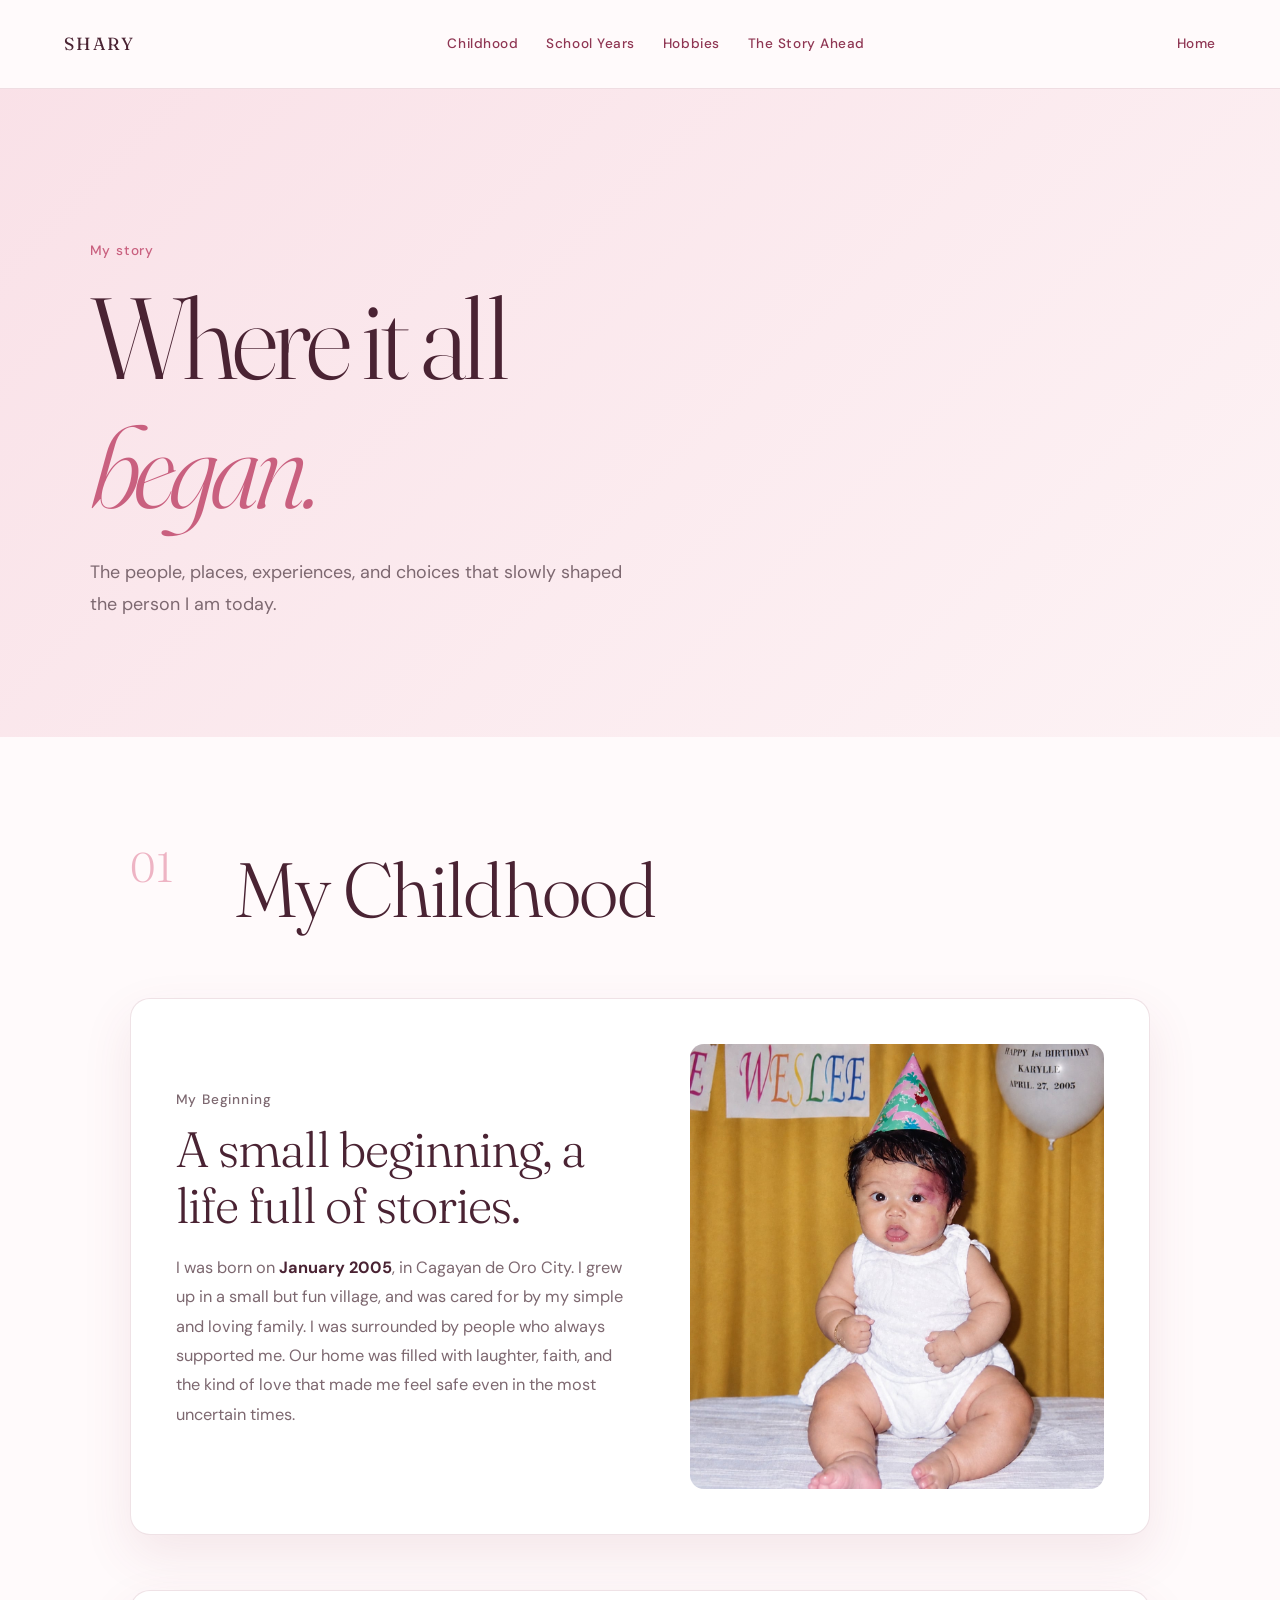
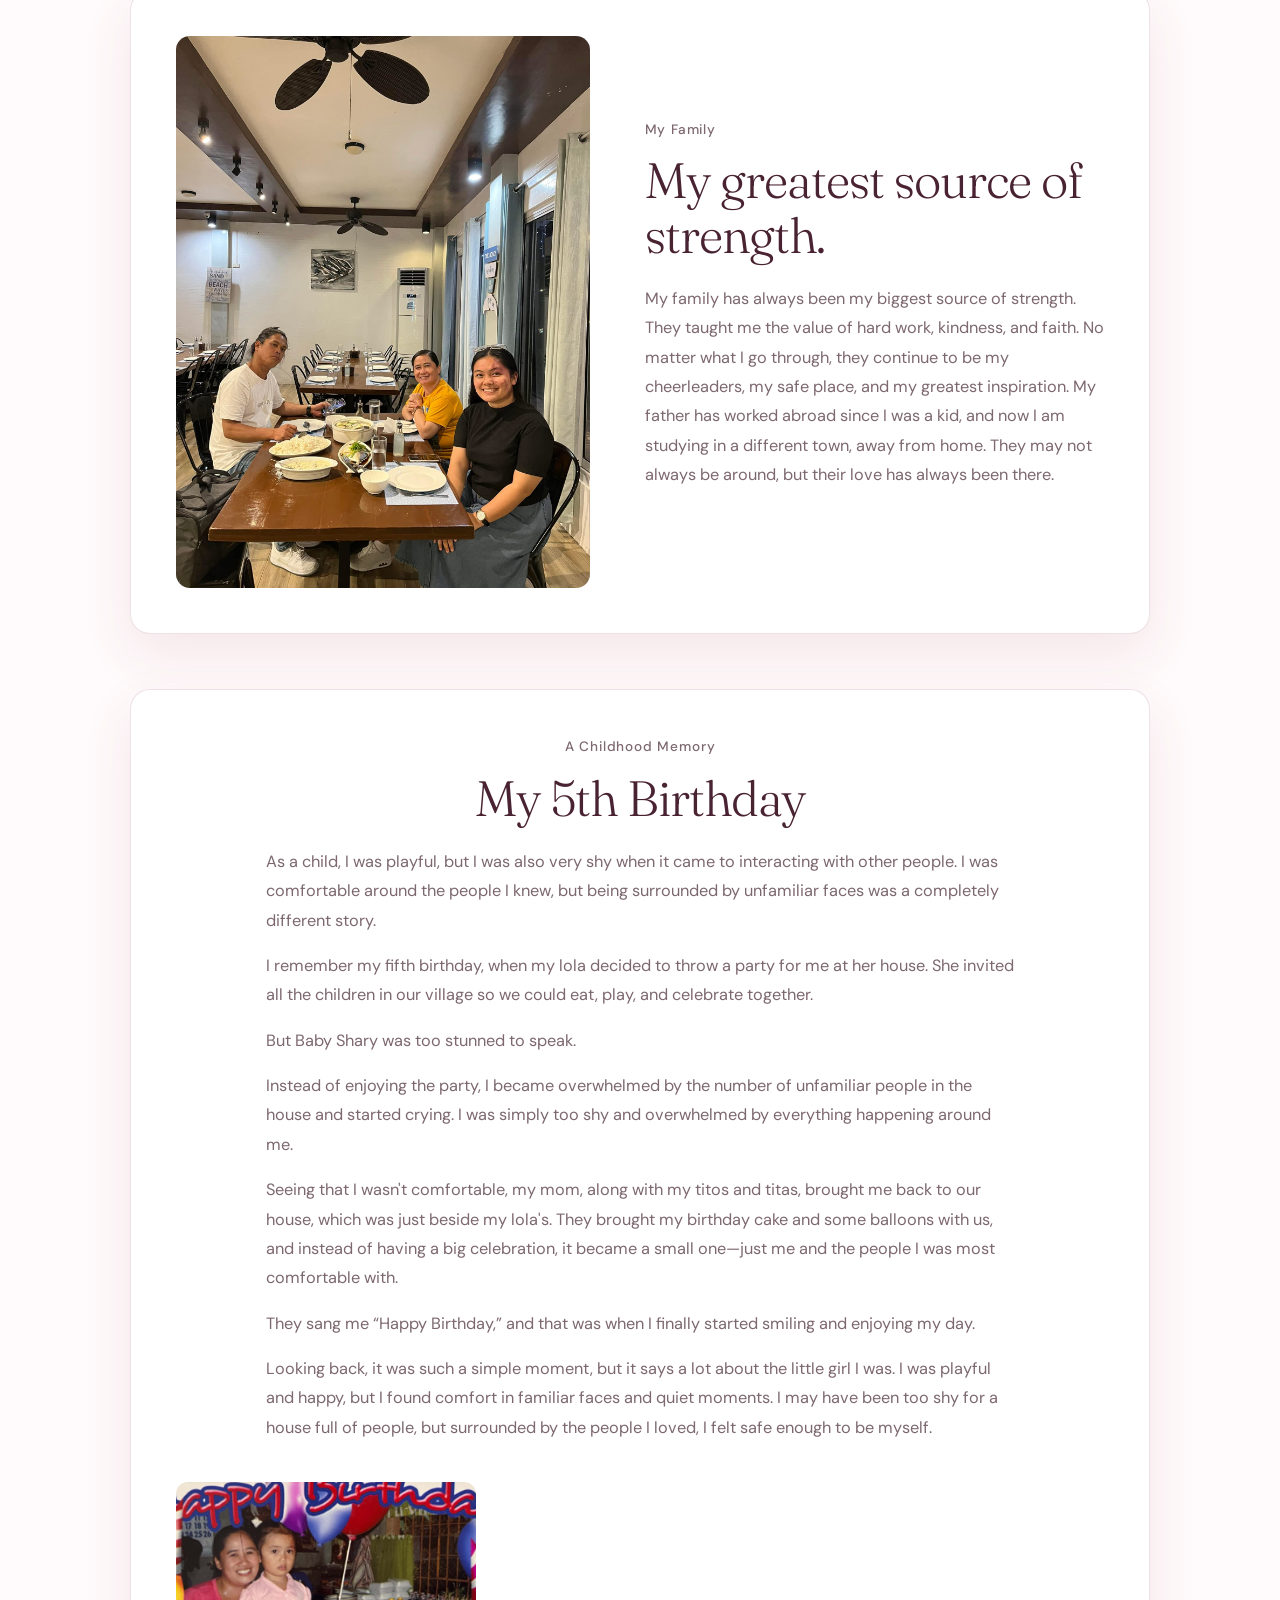
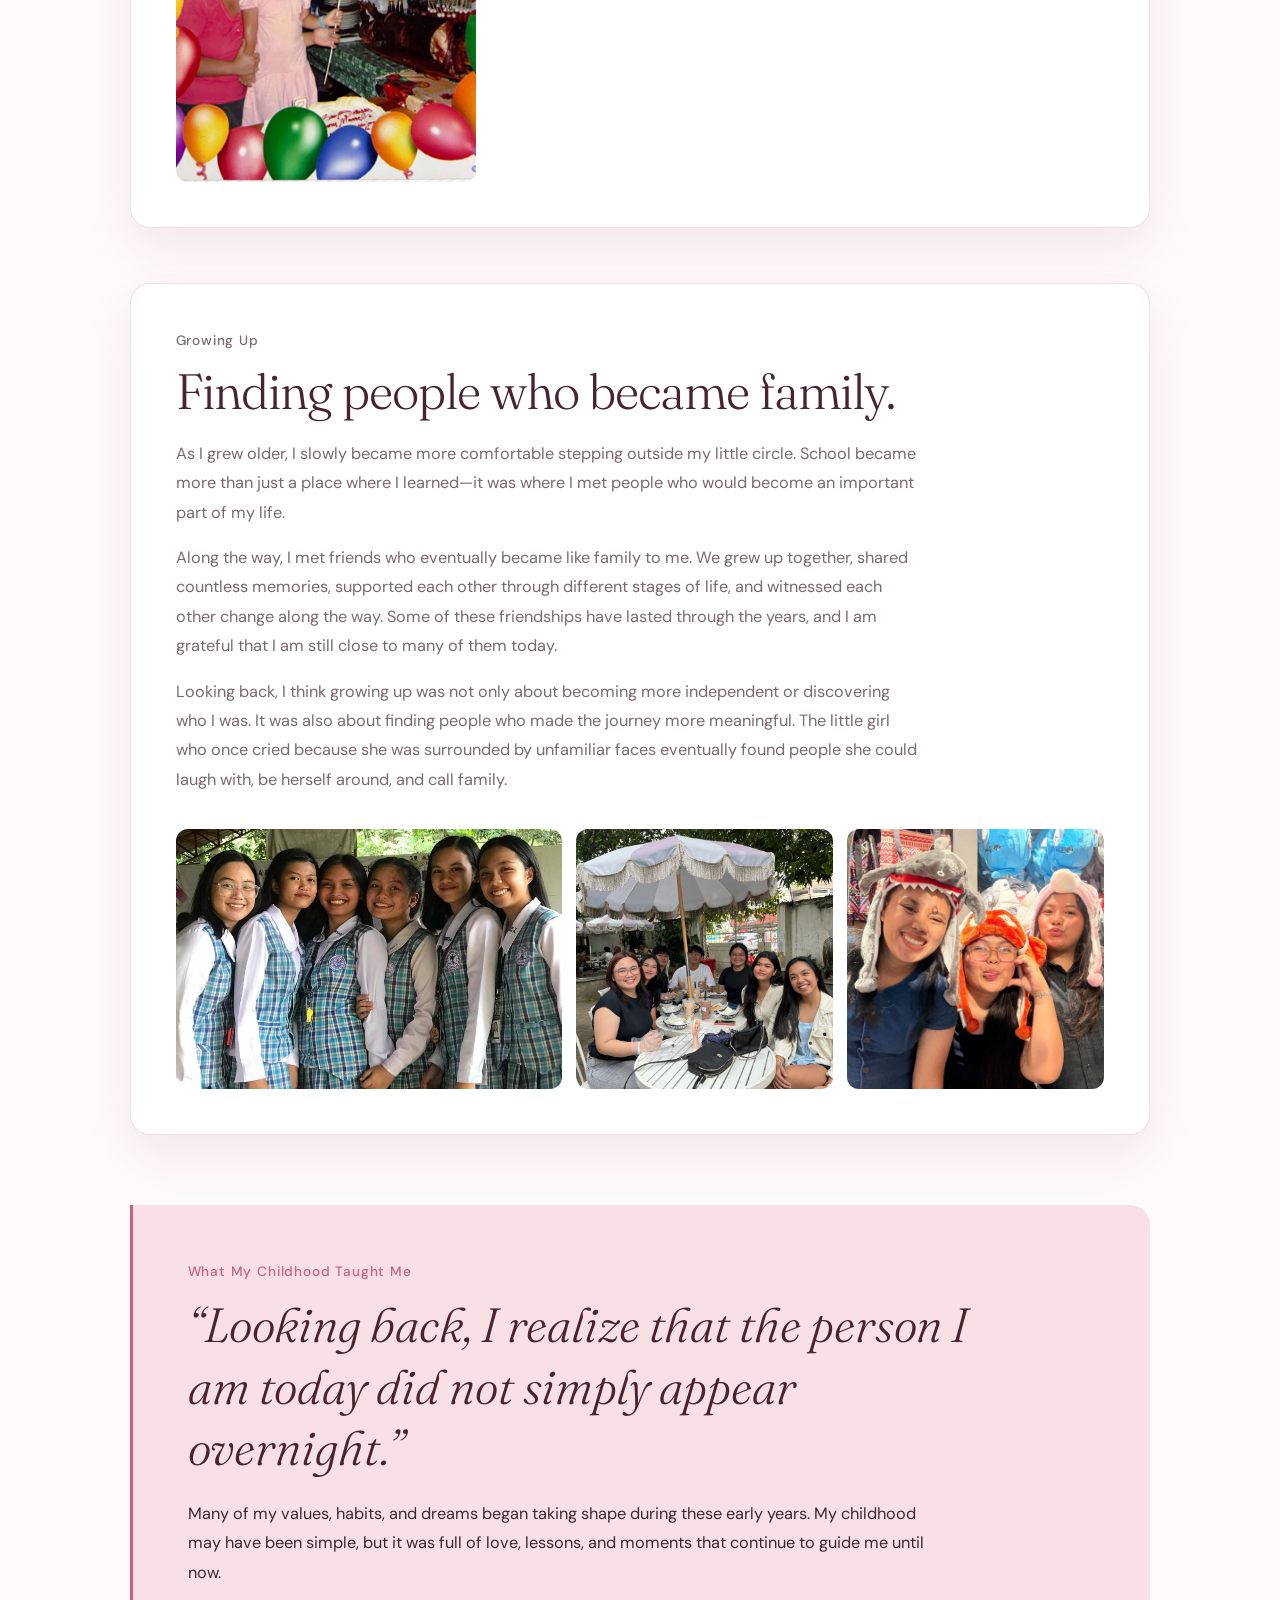
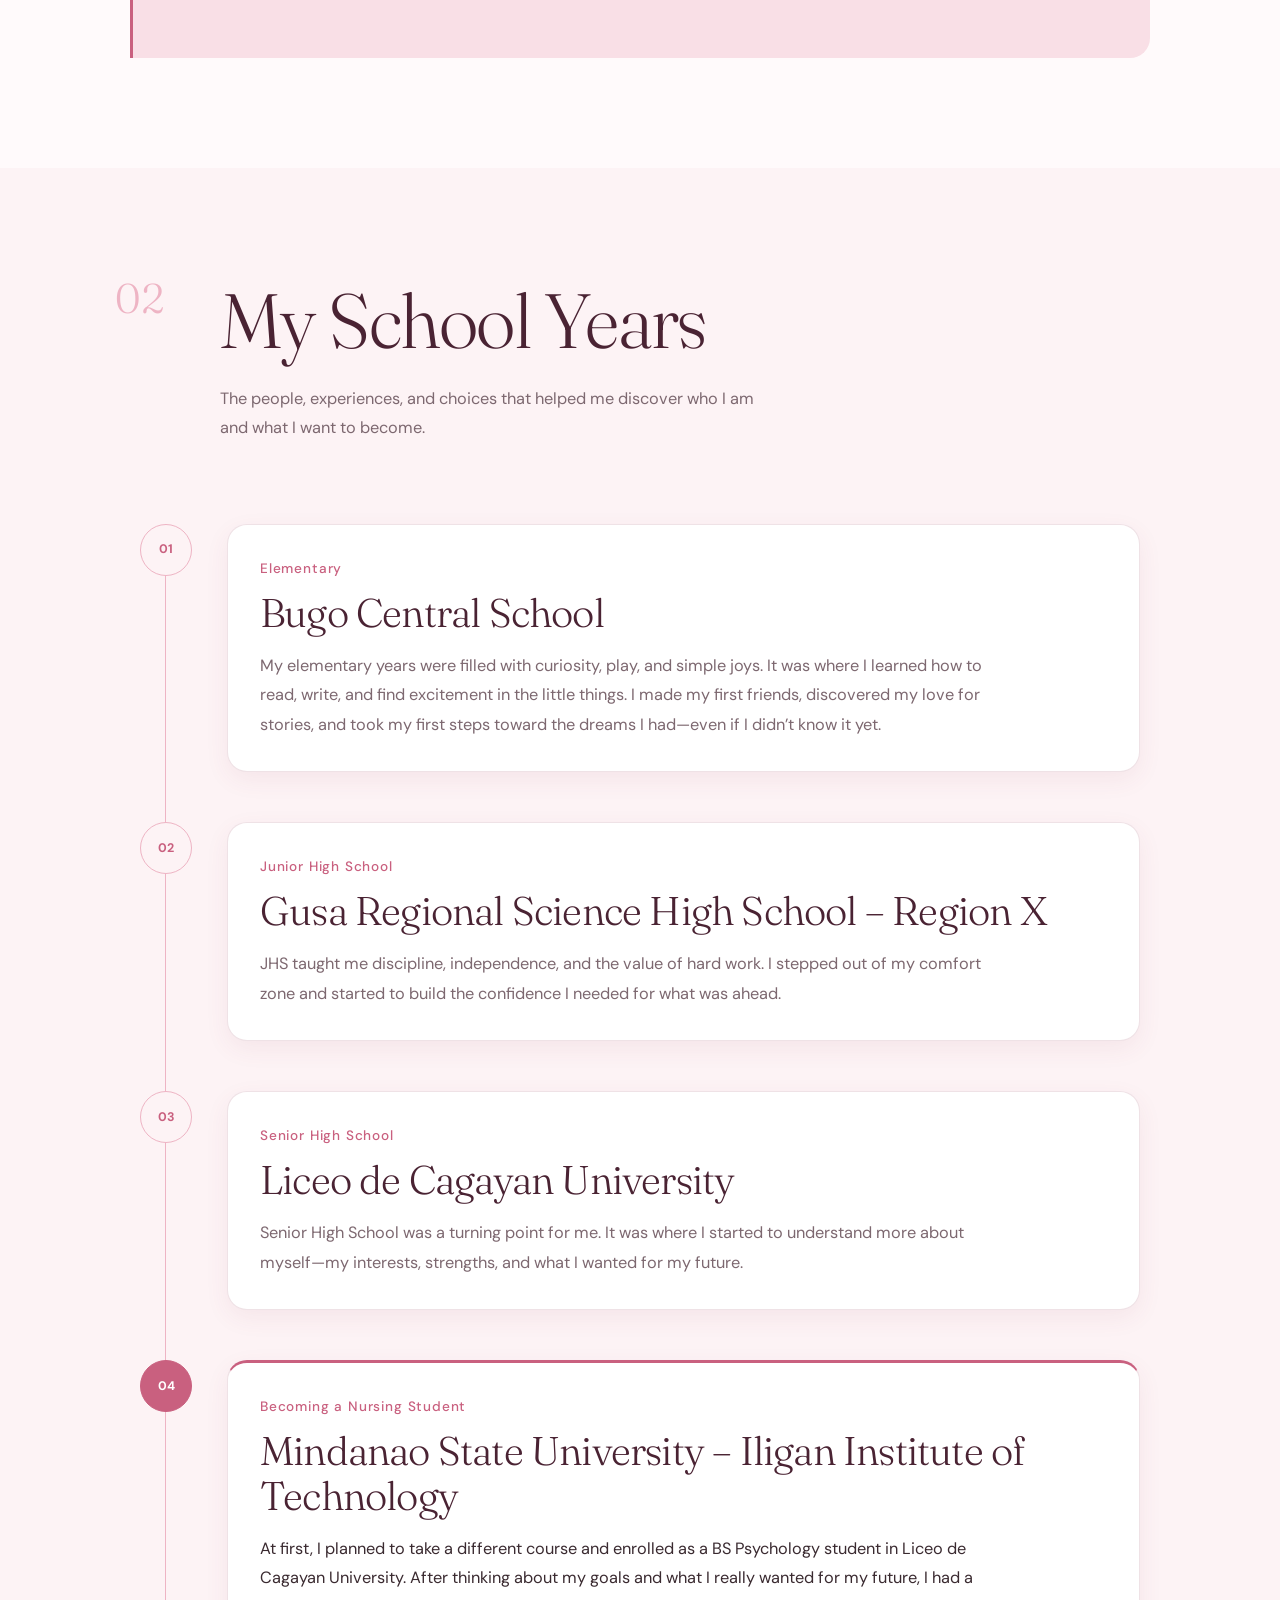
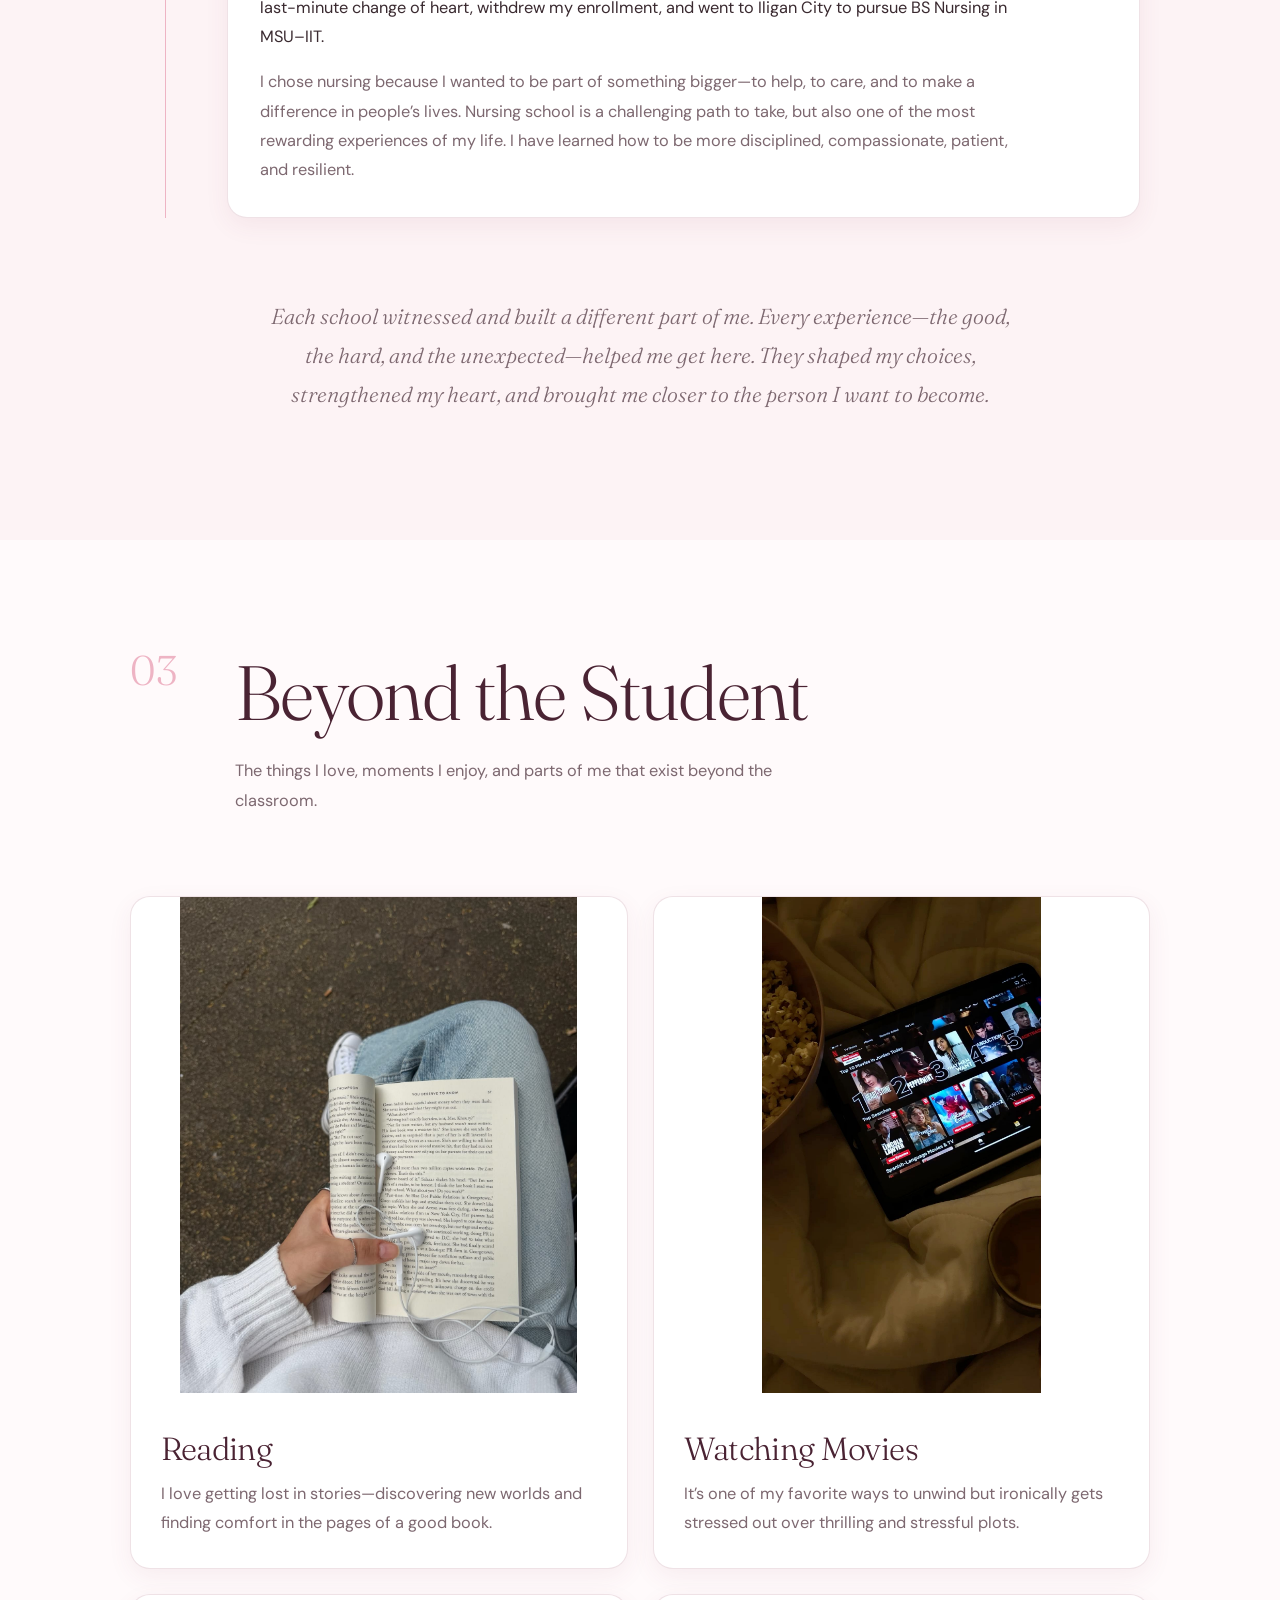
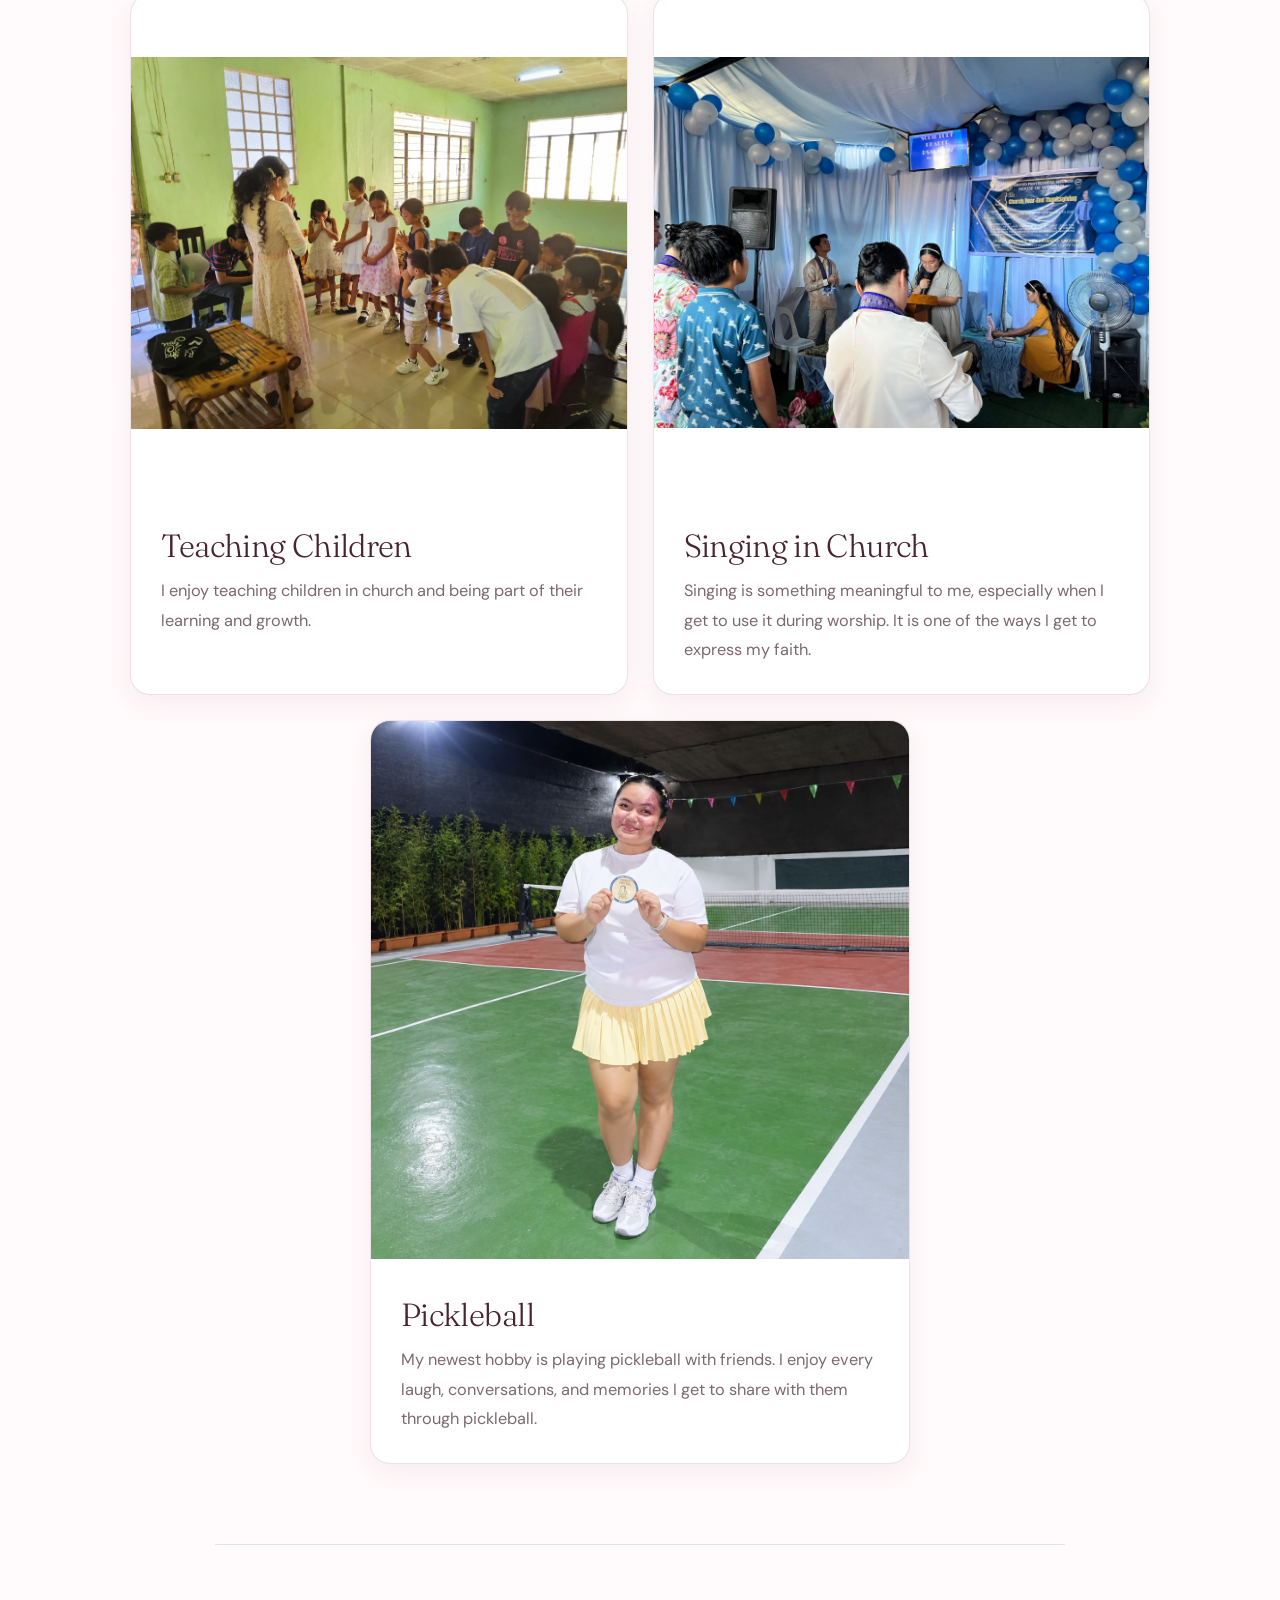
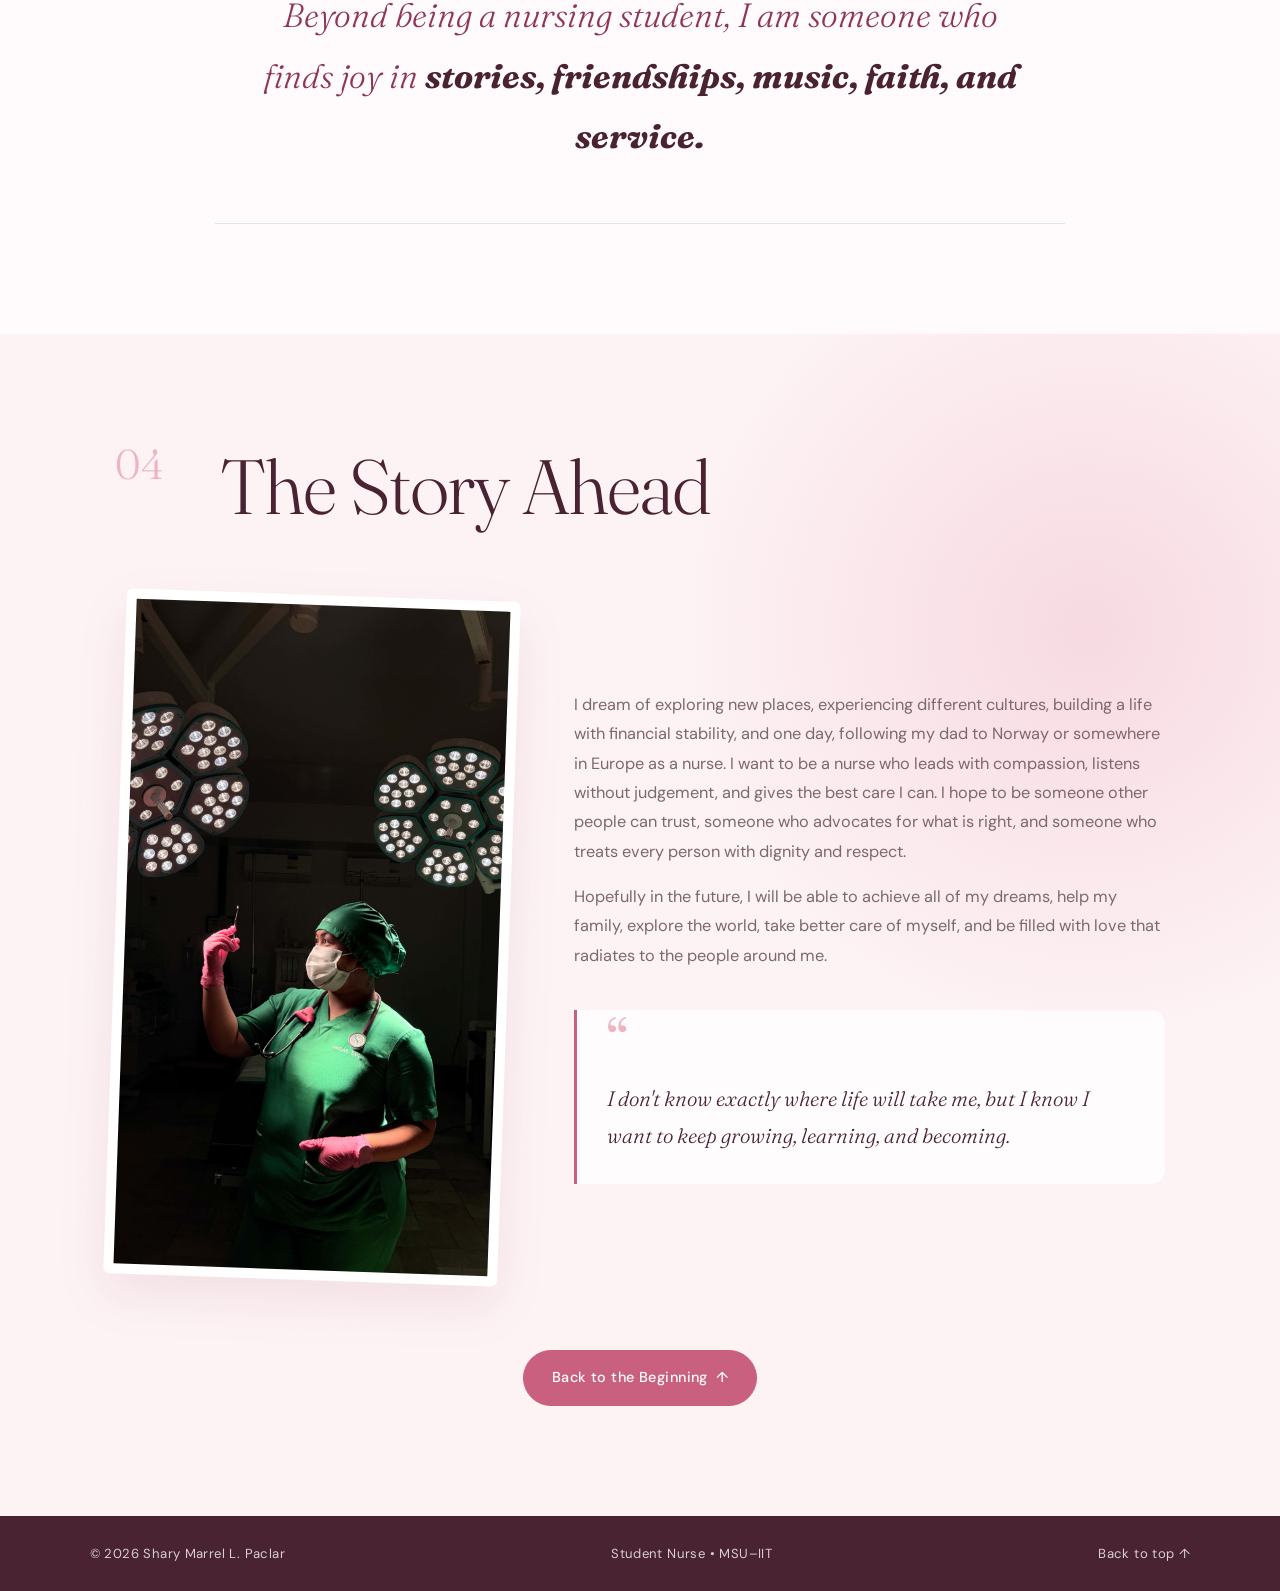
==== commit f4b23fb1: "Update story.html" ====
--- a/story.html
+++ b/story.html
@@ -66,13 +66,13 @@
                 </div>
 
                 <div class="image-frame">
-                    <img loading="lazy" decoding="async" src="images/childhood.jpg" alt="A childhood photo of Shary">
+                    <img loading="lazy" decoding="async" src="PHOTOS/childhood.jpg" alt="A childhood photo of Shary">
                 </div>
             </article>
 
             <article class="story-card split-card reverse">
                 <div class="image-frame">
-                    <img loading="lazy" decoding="async" src="images/family.jpg" alt="Shary with her family">
+                    <img loading="lazy" decoding="async" src="PHOTOS/family.jpg" alt="Shary with her family">
                 </div>
 
                 <div class="story-text">
@@ -141,9 +141,9 @@
                 </div>
 
                 <div class="photo-grid three-photos">
-                    <img loading="lazy" decoding="async" src="images/birthday-1.jpg" alt="Shary on her fifth birthday at home with her birthday cake">
-                    <img loading="lazy" decoding="async" src="images/birthday-2.jpg" alt="Shary celebrating her fifth birthday with balloons">
-                    <img loading="lazy" decoding="async" src="images/birthday-3.jpg" alt="Shary with her family on her fifth birthday">
+                    <img loading="lazy" decoding="async" src="PHOTOS/birthday-1.jpg" alt="Shary on her fifth birthday at home with her birthday cake">
+                    <img loading="lazy" decoding="async" src="PHOTOS/birthday-2.jpg" alt="Shary celebrating her fifth birthday with balloons">
+                    <img loading="lazy" decoding="async" src="PHOTOS/birthday-3.jpg" alt="Shary with her family on her fifth birthday">
                 </div>
             </article>
 
@@ -178,9 +178,9 @@
                 </div>
 
                 <div class="photo-grid growing-up-grid">
-                    <img loading="lazy" decoding="async" src="images/growing-up-1.jpg" alt="Shary as a child at school">
-                    <img loading="lazy" decoding="async" src="images/growing-up-2.jpg" alt="Shary with her childhood friends">
-                    <img loading="lazy" decoding="async" src="images/growing-up-3.jpg" alt="Shary and her friends a few years later">
+                    <img loading="lazy" decoding="async" src="PHOTOS/growing-up-1.jpg" alt="Shary as a child at school">
+                    <img loading="lazy" decoding="async" src="PHOTOS/growing-up-2.jpg" alt="Shary with her childhood friends">
+                    <img loading="lazy" decoding="async" src="PHOTOS/growing-up-3.jpg" alt="Shary and her friends a few years later">
                 </div>
             </article>
 
@@ -308,7 +308,7 @@
 
                 <article class="hobby-card">
                     <div class="hobby-image">
-                        <img loading="lazy" decoding="async" src="images/reading.jpg" alt="Shary reading a book">
+                        <img loading="lazy" decoding="async" src="PHOTOS/reading.jpg" alt="Shary reading a book">
                     </div>
                     <div class="hobby-content">
                         <h3>Reading</h3>
@@ -321,7 +321,7 @@
 
                 <article class="hobby-card">
                     <div class="hobby-image">
-                        <img loading="lazy" decoding="async" src="images/movies.jpg" alt="Shary watching movies">
+                        <img loading="lazy" decoding="async" src="PHOTOS/movies.jpg" alt="Shary watching movies">
                     </div>
                     <div class="hobby-content">
                         <h3>Watching Movies</h3>
@@ -334,7 +334,7 @@
 
                 <article class="hobby-card">
                     <div class="hobby-image">
-                        <img loading="lazy" decoding="async" src="images/teaching.jpg" alt="Shary teaching children">
+                        <img loading="lazy" decoding="async" src="PHOTOS/teaching.jpg" alt="Shary teaching children">
                     </div>
                     <div class="hobby-content">
                         <h3>Teaching Children</h3>
@@ -347,7 +347,7 @@
 
                 <article class="hobby-card">
                     <div class="hobby-image">
-                        <img loading="lazy" decoding="async" src="images/singing.jpg" alt="Shary singing in church">
+                        <img loading="lazy" decoding="async" src="PHOTOS/singing.jpg" alt="Shary singing in church">
                     </div>
                     <div class="hobby-content">
                         <h3>Singing in Church</h3>
@@ -361,7 +361,7 @@
 
                 <article class="hobby-card">
                     <div class="hobby-image">
-                        <img loading="lazy" decoding="async" src="images/pickleball.jpg" alt="Shary playing pickleball">
+                        <img loading="lazy" decoding="async" src="PHOTOS/pickleball.jpg" alt="Shary playing pickleball">
                     </div>
                     <div class="hobby-content">
                         <h3>Pickleball</h3>
@@ -393,7 +393,7 @@
 
             <div class="future-layout">
                 <div class="future-image">
-                    <img loading="lazy" decoding="async" src="images/future.jpg" alt="A photo representing Shary's dreams for the future">
+                    <img loading="lazy" decoding="async" src="PHOTOS/future.jpg" alt="A photo representing Shary's dreams for the future">
                 </div>
 
                 <div class="future-text">
